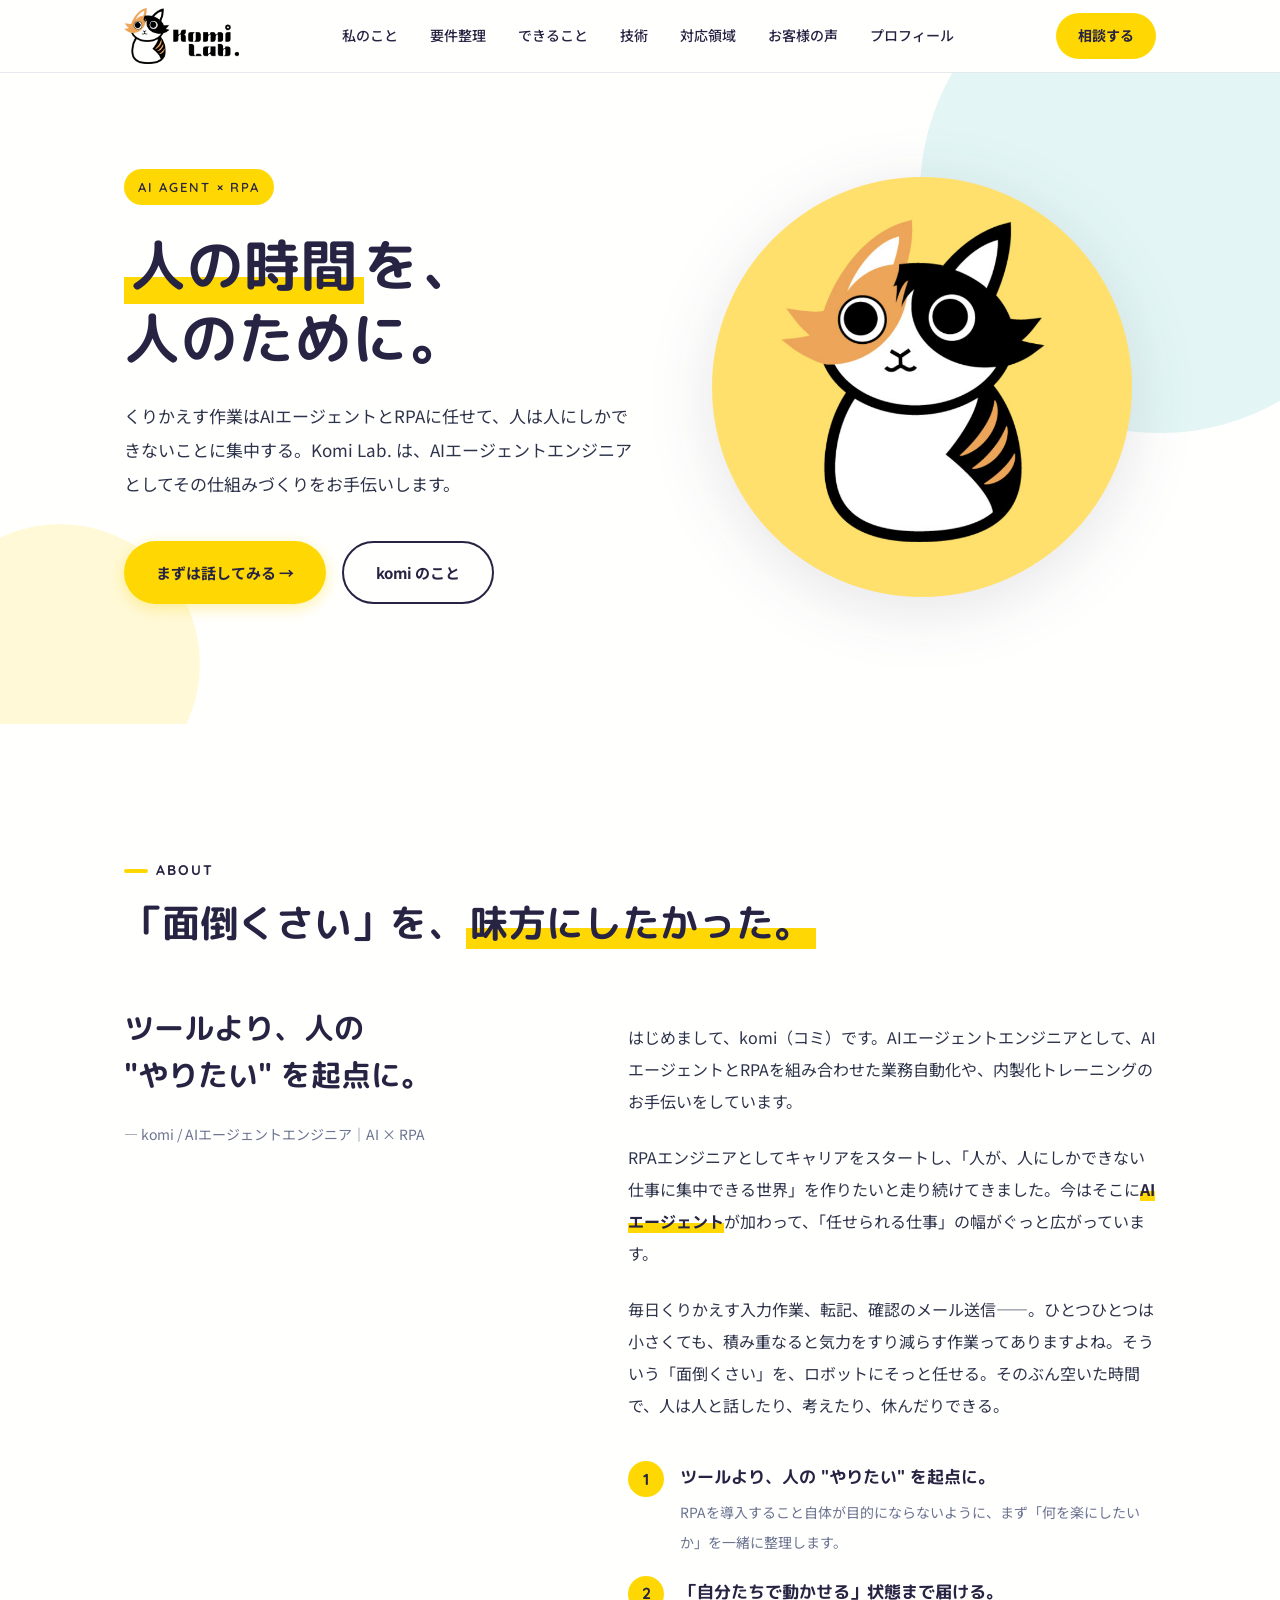
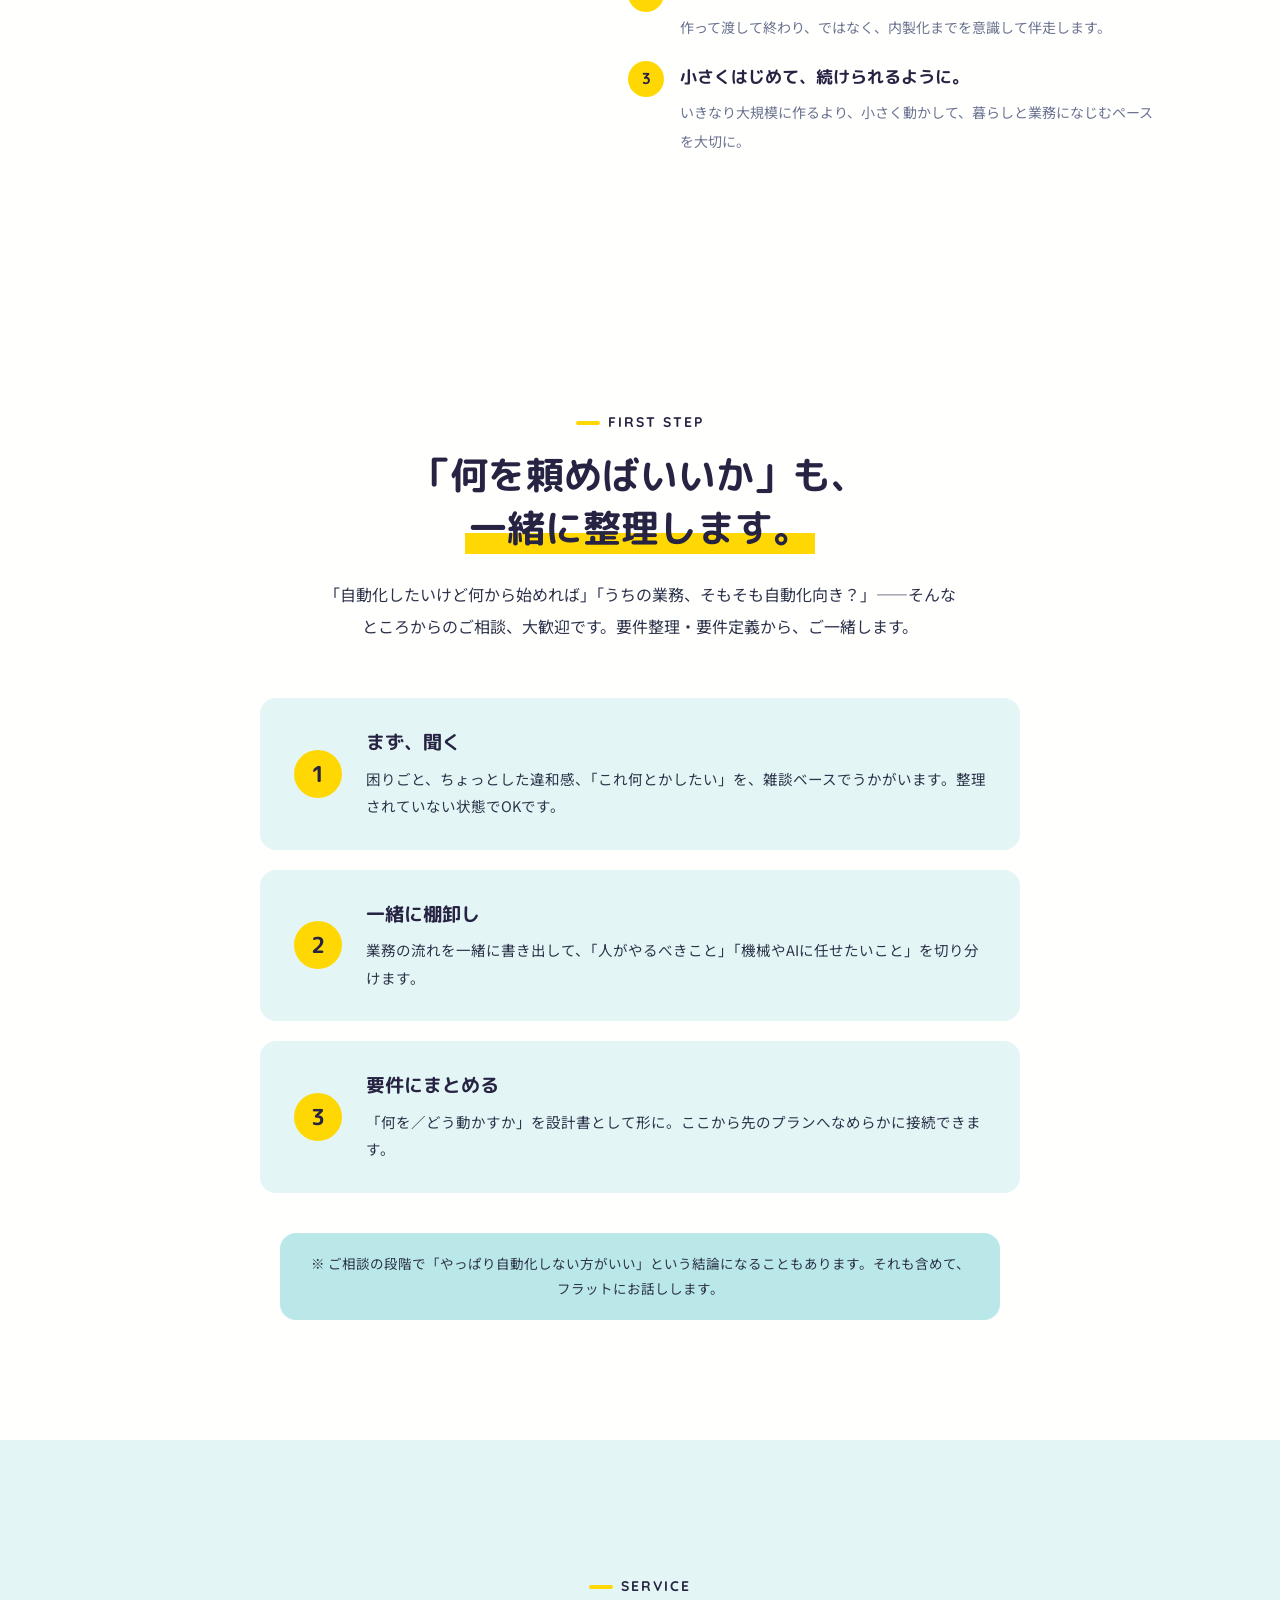
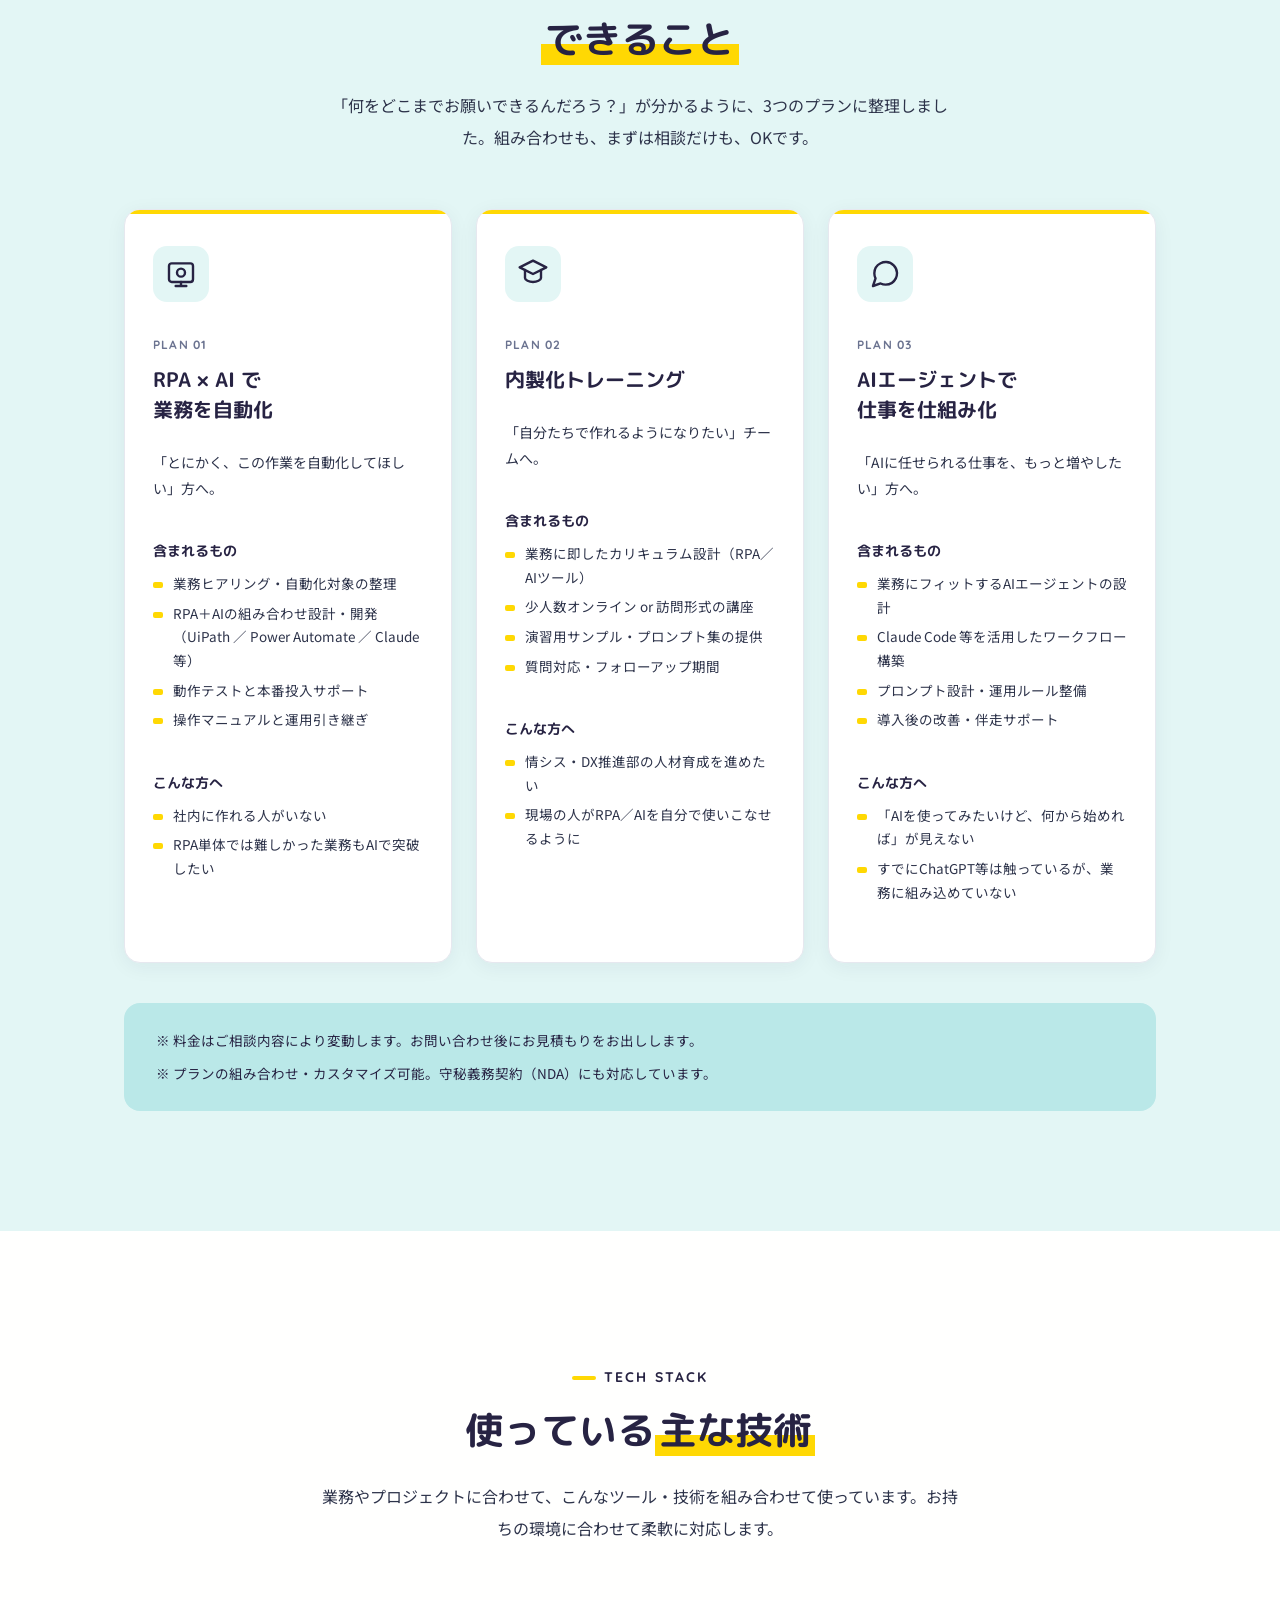
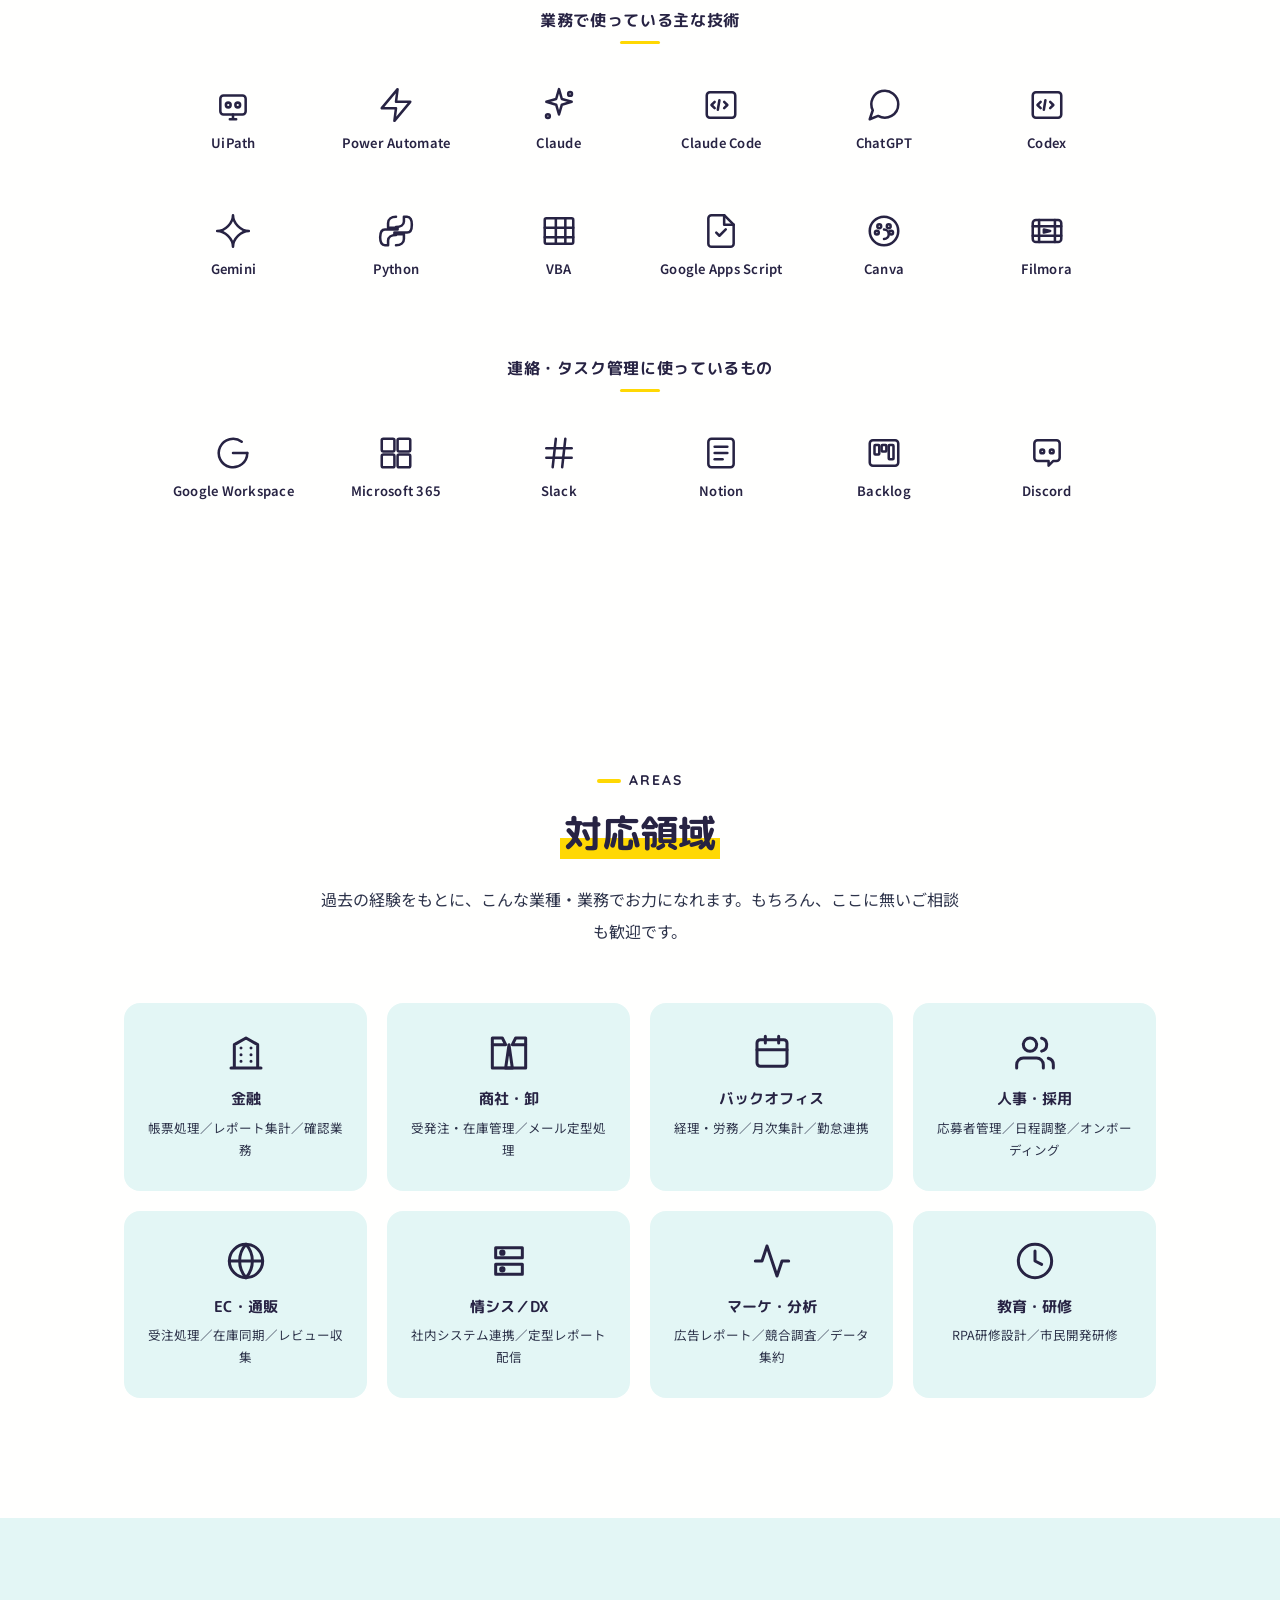
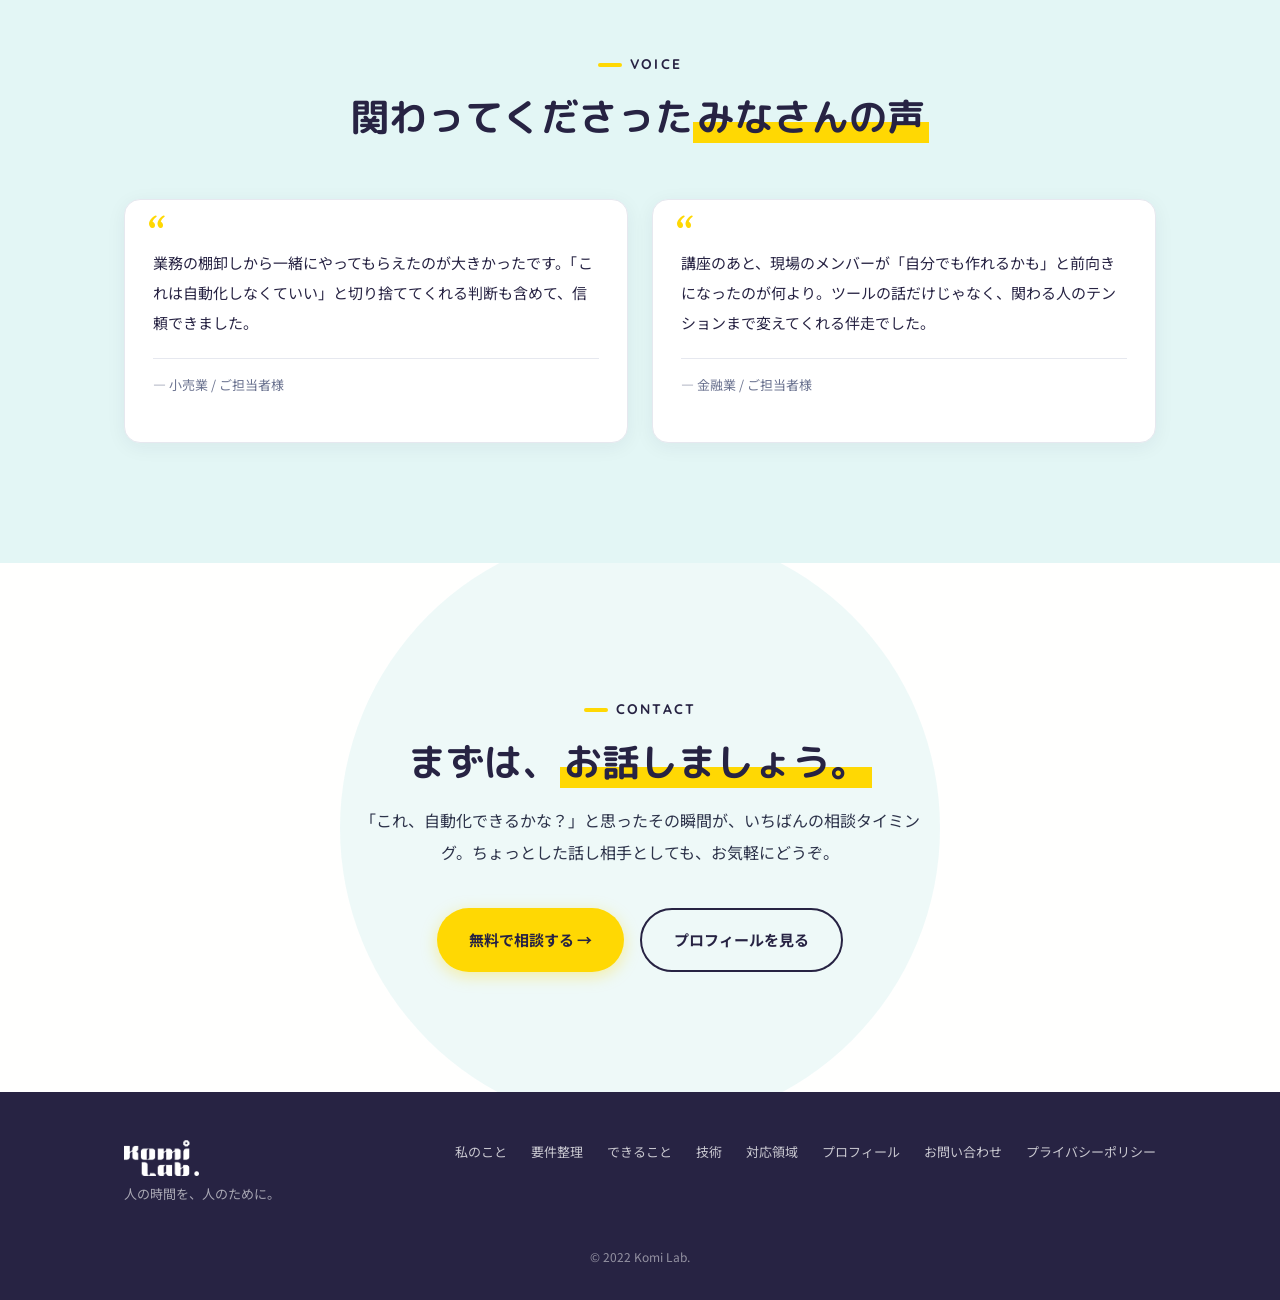
==== index.html @ 4c912921 "mock-v2 の中身をルートに移動（GitHub Pages 対応） - index.html / profile.html / privacy.html をルートへ移動 - assets/css・" ====
<!DOCTYPE html>
<html lang="ja">
<head>
<meta charset="UTF-8">
<meta name="viewport" content="width=device-width, initial-scale=1.0">
<title>Komi Lab. — 人の時間を、人のために。</title>
<meta name="description" content="AIエージェントとRPAで、人にしかできない仕事に集中できる毎日を。Komi Lab.（コミラボ）は、AIエージェント構築・RPA開発代行・内製化トレーニングを提供しています。">
<link rel="preconnect" href="https://fonts.googleapis.com">
<link rel="preconnect" href="https://fonts.gstatic.com" crossorigin>
<link href="https://fonts.googleapis.com/css2?family=Noto+Sans+JP:wght@400;500;700&family=M+PLUS+Rounded+1c:wght@500;700&family=Klee+One:wght@400;600&family=Quicksand:wght@500;600;700&display=swap" rel="stylesheet">
<link rel="stylesheet" href="assets/css/style.css?v=20260730a">
</head>
<body>

<header class="header">
  <div class="header__inner">
    <a href="#" class="header__logo header__logo--img" aria-label="Komi Lab.">
      <img src="assets/img/KomiLab-logo透過.png" alt="Komi Lab.">
    </a>
    <nav class="header__nav" id="globalNav">
      <a href="#about">私のこと</a>
      <a href="#prep">要件整理</a>
      <a href="#service">できること</a>
      <a href="#tech">技術</a>
      <a href="#areas">対応領域</a>
      <a href="#voice">お客様の声</a>
      <a href="profile.html">プロフィール</a>
    </nav>
    <a href="#contact" class="header__cta">相談する</a>
    <button class="header__burger" id="burger" aria-label="メニューを開く">
      <span></span><span></span><span></span>
    </button>
  </div>
</header>

<section class="hero">
  <div class="hero__inner">
    <div class="hero__copy fade-in">
      <span class="hero__tag">AI AGENT × RPA</span>
      <h1 class="hero__title"><span class="hero__title-em">人の時間</span>を、<br>人のために。</h1>
      <p class="hero__lead">
        くりかえす作業はAIエージェントとRPAに任せて、人は人にしかできないことに集中する。Komi Lab. は、AIエージェントエンジニアとしてその仕組みづくりをお手伝いします。
      </p>
      <div class="hero__ctas">
        <a href="#contact" class="btn btn--primary">まずは話してみる →</a>
        <a href="#about" class="btn btn--ghost">komi のこと</a>
      </div>
    </div>
    <div class="hero__visual fade-in">
      <img class="hero__avatar hero__avatar--img" src="assets/img/komi-cat.png" alt="Komi Lab. キャラクター" loading="eager">
      <!-- フォールバックSVG（画像が無い場合に表示） -->
      <svg class="hero__avatar hero__avatar--svg" viewBox="0 0 420 420" xmlns="http://www.w3.org/2000/svg" style="display:none;">
        <defs>
          <linearGradient id="bgGradV2" x1="0" y1="0" x2="1" y2="1">
            <stop offset="0%" stop-color="#e3f6f5"/>
            <stop offset="100%" stop-color="#bae8e8"/>
          </linearGradient>
        </defs>
        <circle cx="210" cy="210" r="200" fill="url(#bgGradV2)"/>
        <!-- 装飾ドット -->
        <circle cx="80" cy="120" r="6" fill="#ffd803"/>
        <circle cx="340" cy="100" r="5" fill="#272343" opacity="0.6"/>
        <circle cx="360" cy="300" r="5" fill="#ffd803"/>
        <circle cx="60" cy="310" r="4" fill="#272343" opacity="0.5"/>
        <!-- 髪 -->
        <path d="M 130 175 Q 130 110 210 105 Q 290 110 290 175 L 290 200 Q 290 185 270 180 L 150 180 Q 130 185 130 200 Z" fill="#272343"/>
        <!-- 顔 -->
        <ellipse cx="210" cy="200" rx="68" ry="78" fill="#fce3c2"/>
        <!-- 前髪 -->
        <path d="M 145 175 Q 175 145 210 150 Q 245 145 275 175 Q 270 165 250 160 Q 230 168 210 168 Q 190 168 170 160 Q 150 165 145 175 Z" fill="#272343"/>
        <!-- 目 -->
        <circle cx="188" cy="205" r="4" fill="#272343"/>
        <circle cx="232" cy="205" r="4" fill="#272343"/>
        <!-- ほっぺ -->
        <circle cx="175" cy="225" r="8" fill="#ffd803" opacity="0.55"/>
        <circle cx="245" cy="225" r="8" fill="#ffd803" opacity="0.55"/>
        <!-- 口 -->
        <path d="M 200 240 Q 210 248 220 240" stroke="#272343" stroke-width="2.5" fill="none" stroke-linecap="round"/>
        <!-- 体（黄色シャツ） -->
        <path d="M 130 320 Q 130 290 165 280 L 255 280 Q 290 290 290 320 L 290 360 L 130 360 Z" fill="#ffd803"/>
        <!-- 襟 -->
        <path d="M 195 280 L 210 300 L 225 280 Z" fill="#fce3c2"/>
        <!-- 歯車（左下） -->
        <g transform="translate(80, 260)" opacity="0.85">
          <circle r="22" fill="none" stroke="#272343" stroke-width="2.5"/>
          <circle r="6" fill="#272343"/>
          <g stroke="#272343" stroke-width="2.5" stroke-linecap="round">
            <line x1="0" y1="-22" x2="0" y2="-30"/>
            <line x1="0" y1="22" x2="0" y2="30"/>
            <line x1="-22" y1="0" x2="-30" y2="0"/>
            <line x1="22" y1="0" x2="30" y2="0"/>
          </g>
        </g>
        <!-- 小さい黄色ドット -->
        <g transform="translate(345, 220)" opacity="0.9">
          <circle r="14" fill="#ffd803"/>
          <circle r="4" fill="#272343"/>
        </g>
      </svg>
    </div>
  </div>
</section>

<section class="section" id="about">
  <div class="container">
    <p class="section__label fade-in">About</p>
    <h2 class="section__title fade-in">
      「面倒くさい」を、<span class="section__title-accent">味方にしたかった。</span>
    </h2>
    <div class="about__grid">
      <div class="about__heading-wrap fade-in">
        <p class="about__heading">
          ツールより、人の<br>"やりたい" を起点に。
        </p>
        <p style="color: var(--text-sub); font-size: 14px;">— komi / AIエージェントエンジニア｜AI × RPA</p>
      </div>
      <div class="about__body fade-in">
        <p class="about__lead">
          はじめまして、komi（コミ）です。AIエージェントエンジニアとして、AIエージェントとRPAを組み合わせた業務自動化や、内製化トレーニングのお手伝いをしています。
        </p>
        <p class="about__lead">
          RPAエンジニアとしてキャリアをスタートし、「人が、人にしかできない仕事に集中できる世界」を作りたいと走り続けてきました。今はそこに<strong>AIエージェント</strong>が加わって、「任せられる仕事」の幅がぐっと広がっています。
        </p>
        <p class="about__lead">
          毎日くりかえす入力作業、転記、確認のメール送信——。ひとつひとつは小さくても、積み重なると気力をすり減らす作業ってありますよね。そういう「面倒くさい」を、ロボットにそっと任せる。そのぶん空いた時間で、人は人と話したり、考えたり、休んだりできる。
        </p>

        <ul class="about__values">
          <li>
            <span class="about__values-num">1</span>
            <div class="about__values-text">
              <strong>ツールより、人の "やりたい" を起点に。</strong>
              <span>RPAを導入すること自体が目的にならないように、まず「何を楽にしたいか」を一緒に整理します。</span>
            </div>
          </li>
          <li>
            <span class="about__values-num">2</span>
            <div class="about__values-text">
              <strong>「自分たちで動かせる」状態まで届ける。</strong>
              <span>作って渡して終わり、ではなく、内製化までを意識して伴走します。</span>
            </div>
          </li>
          <li>
            <span class="about__values-num">3</span>
            <div class="about__values-text">
              <strong>小さくはじめて、続けられるように。</strong>
              <span>いきなり大規模に作るより、小さく動かして、暮らしと業務になじむペースを大切に。</span>
            </div>
          </li>
        </ul>
      </div>
    </div>
  </div>
</section>

<!-- ====== Prep / 要件整理 ====== -->
<section class="section prep" id="prep">
  <div class="container">
    <p class="section__label fade-in" style="text-align:center; justify-content:center; display:flex;">First Step</p>
    <h2 class="section__title section__title--center fade-in">
      「何を頼めばいいか」も、<br><span class="section__title-accent">一緒に整理します。</span>
    </h2>
    <p class="service__lead fade-in">
      「自動化したいけど何から始めれば」「うちの業務、そもそも自動化向き？」——そんなところからのご相談、大歓迎です。要件整理・要件定義から、ご一緒します。
    </p>

    <ul class="prep-steps">
      <li class="prep-step fade-in">
        <div class="prep-step__badge">1</div>
        <div class="prep-step__body">
          <h3 class="prep-step__title">まず、聞く</h3>
          <p class="prep-step__desc">困りごと、ちょっとした違和感、「これ何とかしたい」を、雑談ベースでうかがいます。整理されていない状態でOKです。</p>
        </div>
      </li>
      <li class="prep-step fade-in">
        <div class="prep-step__badge">2</div>
        <div class="prep-step__body">
          <h3 class="prep-step__title">一緒に棚卸し</h3>
          <p class="prep-step__desc">業務の流れを一緒に書き出して、「人がやるべきこと」「機械やAIに任せたいこと」を切り分けます。</p>
        </div>
      </li>
      <li class="prep-step fade-in">
        <div class="prep-step__badge">3</div>
        <div class="prep-step__body">
          <h3 class="prep-step__title">要件にまとめる</h3>
          <p class="prep-step__desc">「何を／どう動かすか」を設計書として形に。ここから先のプランへなめらかに接続できます。</p>
        </div>
      </li>
    </ul>

    <p class="prep__note fade-in">
      ※ ご相談の段階で「やっぱり自動化しない方がいい」という結論になることもあります。それも含めて、フラットにお話しします。
    </p>
  </div>
</section>

<section class="section section--soft" id="service">
  <div class="container">
    <p class="section__label fade-in" style="text-align:center; justify-content:center; display:flex;">Service</p>
    <h2 class="section__title section__title--center fade-in">
      <span class="section__title-accent">できること</span>
    </h2>
    <p class="service__lead fade-in">
      「何をどこまでお願いできるんだろう？」が分かるように、3つのプランに整理しました。組み合わせも、まずは相談だけも、OKです。
    </p>

    <div class="service__cards">
      <div class="service-card fade-in">
        <svg class="service-card__icon" viewBox="0 0 24 24" fill="none" stroke="currentColor" stroke-width="1.8" stroke-linecap="round" stroke-linejoin="round">
          <rect x="3" y="4" width="18" height="14" rx="2"/>
          <path d="M8 21h8M12 18v3"/>
          <circle cx="12" cy="11" r="3"/>
        </svg>
        <p class="service-card__label">PLAN 01</p>
        <h3 class="service-card__title">RPA × AI で<br>業務を自動化</h3>
        <p class="service-card__catch">「とにかく、この作業を自動化してほしい」方へ。</p>
        <p class="service-card__list-title">含まれるもの</p>
        <ul class="service-card__list">
          <li>業務ヒアリング・自動化対象の整理</li>
          <li>RPA＋AIの組み合わせ設計・開発（UiPath ／ Power Automate ／ Claude 等）</li>
          <li>動作テストと本番投入サポート</li>
          <li>操作マニュアルと運用引き継ぎ</li>
        </ul>
        <p class="service-card__list-title">こんな方へ</p>
        <ul class="service-card__list">
          <li>社内に作れる人がいない</li>
          <li>RPA単体では難しかった業務もAIで突破したい</li>
        </ul>
      </div>

      <div class="service-card fade-in">
        <svg class="service-card__icon" viewBox="0 0 24 24" fill="none" stroke="currentColor" stroke-width="1.8" stroke-linecap="round" stroke-linejoin="round">
          <path d="M2 7l10-5 10 5-10 5L2 7z"/>
          <path d="M6 9v6c0 1.5 3 3 6 3s6-1.5 6-3V9"/>
        </svg>
        <p class="service-card__label">PLAN 02</p>
        <h3 class="service-card__title">内製化トレーニング</h3>
        <p class="service-card__catch">「自分たちで作れるようになりたい」チームへ。</p>
        <p class="service-card__list-title">含まれるもの</p>
        <ul class="service-card__list">
          <li>業務に即したカリキュラム設計（RPA／AIツール）</li>
          <li>少人数オンライン or 訪問形式の講座</li>
          <li>演習用サンプル・プロンプト集の提供</li>
          <li>質問対応・フォローアップ期間</li>
        </ul>
        <p class="service-card__list-title">こんな方へ</p>
        <ul class="service-card__list">
          <li>情シス・DX推進部の人材育成を進めたい</li>
          <li>現場の人がRPA／AIを自分で使いこなせるように</li>
        </ul>
      </div>

      <div class="service-card fade-in">
        <svg class="service-card__icon" viewBox="0 0 24 24" fill="none" stroke="currentColor" stroke-width="1.8" stroke-linecap="round" stroke-linejoin="round">
          <path d="M21 11.5a8.38 8.38 0 0 1-.9 3.8 8.5 8.5 0 0 1-7.6 4.7 8.38 8.38 0 0 1-3.8-.9L3 21l1.9-5.7a8.38 8.38 0 0 1-.9-3.8 8.5 8.5 0 0 1 4.7-7.6 8.38 8.38 0 0 1 3.8-.9h.5a8.48 8.48 0 0 1 8 8v.5z"/>
        </svg>
        <p class="service-card__label">PLAN 03</p>
        <h3 class="service-card__title">AIエージェントで<br>仕事を仕組み化</h3>
        <p class="service-card__catch">「AIに任せられる仕事を、もっと増やしたい」方へ。</p>
        <p class="service-card__list-title">含まれるもの</p>
        <ul class="service-card__list">
          <li>業務にフィットするAIエージェントの設計</li>
          <li>Claude Code 等を活用したワークフロー構築</li>
          <li>プロンプト設計・運用ルール整備</li>
          <li>導入後の改善・伴走サポート</li>
        </ul>
        <p class="service-card__list-title">こんな方へ</p>
        <ul class="service-card__list">
          <li>「AIを使ってみたいけど、何から始めれば」が見えない</li>
          <li>すでにChatGPT等は触っているが、業務に組み込めていない</li>
        </ul>
      </div>
    </div>

    <div class="service__note fade-in">
      <p style="margin:0 0 6px;">※ 料金はご相談内容により変動します。お問い合わせ後にお見積もりをお出しします。</p>
      <p style="margin:0;">※ プランの組み合わせ・カスタマイズ可能。守秘義務契約（NDA）にも対応しています。</p>
    </div>
  </div>
</section>

<!-- ====== Tech Stack ====== -->
<section class="section" id="tech">
  <div class="container">
    <p class="section__label fade-in" style="text-align:center; justify-content:center; display:flex;">Tech Stack</p>
    <h2 class="section__title section__title--center fade-in">
      使っている<span class="section__title-accent">主な技術</span>
    </h2>
    <p class="service__lead fade-in">
      業務やプロジェクトに合わせて、こんなツール・技術を組み合わせて使っています。お持ちの環境に合わせて柔軟に対応します。
    </p>

    <div class="logo-wall-group">
      <h3 class="logo-wall-group__title">業務で使っている主な技術</h3>
      <div class="logo-wall fade-in">
      <div class="logo-wall__item">
        <svg class="logo-wall__icon" viewBox="0 0 24 24" fill="none" stroke="currentColor" stroke-width="1.6" stroke-linecap="round" stroke-linejoin="round"><rect x="4" y="6" width="16" height="12" rx="2"/><circle cx="9" cy="12" r="1.5"/><circle cx="15" cy="12" r="1.5"/><path d="M12 18v3M10 21h4"/></svg>
        <span class="logo-wall__name">UiPath</span>
      </div>
      <div class="logo-wall__item">
        <svg class="logo-wall__icon" viewBox="0 0 24 24" fill="none" stroke="currentColor" stroke-width="1.6" stroke-linecap="round" stroke-linejoin="round"><polygon points="13 2 3 14 12 14 11 22 21 10 12 10 13 2"/></svg>
        <span class="logo-wall__name">Power Automate</span>
      </div>
      <div class="logo-wall__item">
        <svg class="logo-wall__icon" viewBox="0 0 24 24" fill="none" stroke="currentColor" stroke-width="1.6" stroke-linecap="round" stroke-linejoin="round"><path d="M12 2l1.8 6.2L20 10l-6.2 1.8L12 18l-1.8-6.2L4 10l6.2-1.8z"/><circle cx="19" cy="5" r="1.2"/><circle cx="5" cy="19" r="1.2"/></svg>
        <span class="logo-wall__name">Claude</span>
      </div>
      <div class="logo-wall__item">
        <svg class="logo-wall__icon" viewBox="0 0 24 24" fill="none" stroke="currentColor" stroke-width="1.6" stroke-linecap="round" stroke-linejoin="round"><rect x="3" y="4" width="18" height="16" rx="2"/><polyline points="8 10 6 12 8 14"/><polyline points="14 10 16 12 14 14"/><line x1="11" y1="9" x2="10" y2="15"/></svg>
        <span class="logo-wall__name">Claude Code</span>
      </div>
      <div class="logo-wall__item">
        <svg class="logo-wall__icon" viewBox="0 0 24 24" fill="none" stroke="currentColor" stroke-width="1.6" stroke-linecap="round" stroke-linejoin="round"><path d="M21 11.5a8.5 8.5 0 0 1-12.7 7.4L3 21l1.9-5.7A8.5 8.5 0 1 1 21 11.5z"/></svg>
        <span class="logo-wall__name">ChatGPT</span>
      </div>
      <div class="logo-wall__item">
        <svg class="logo-wall__icon" viewBox="0 0 24 24" fill="none" stroke="currentColor" stroke-width="1.6" stroke-linecap="round" stroke-linejoin="round"><rect x="3" y="4" width="18" height="16" rx="2"/><polyline points="8 10 6 12 8 14"/><polyline points="14 10 16 12 14 14"/><line x1="11" y1="9" x2="10" y2="15"/></svg>
        <span class="logo-wall__name">Codex</span>
      </div>
      <div class="logo-wall__item">
        <svg class="logo-wall__icon" viewBox="0 0 24 24" fill="none" stroke="currentColor" stroke-width="1.6" stroke-linecap="round" stroke-linejoin="round"><path d="M12 2c0 5 5 10 10 10-5 0-10 5-10 10 0-5-5-10-10-10 5 0 10-5 10-10z"/></svg>
        <span class="logo-wall__name">Gemini</span>
      </div>
      <div class="logo-wall__item">
        <svg class="logo-wall__icon" viewBox="0 0 24 24" fill="none" stroke="currentColor" stroke-width="1.6" stroke-linecap="round" stroke-linejoin="round"><path d="M12 3c-3 0-5 1.5-5 4v3h6v1H5c-2 0-3 2-3 5s1 5 3 5h2v-3c0-2 2-3.5 5-3.5"/><path d="M12 21c3 0 5-1.5 5-4v-3h-6v-1h8c2 0 3-2 3-5s-1-5-3-5h-2v3c0 2-2 3.5-5 3.5"/></svg>
        <span class="logo-wall__name">Python</span>
      </div>
<div class="logo-wall__item">
        <svg class="logo-wall__icon" viewBox="0 0 24 24" fill="none" stroke="currentColor" stroke-width="1.6" stroke-linecap="round" stroke-linejoin="round"><rect x="3" y="4" width="18" height="16" rx="1"/><path d="M3 10h18M3 16h18M10 4v16M16 4v16"/></svg>
        <span class="logo-wall__name">VBA</span>
      </div>
      <div class="logo-wall__item">
        <svg class="logo-wall__icon" viewBox="0 0 24 24" fill="none" stroke="currentColor" stroke-width="1.6" stroke-linecap="round" stroke-linejoin="round"><path d="M14 2H6a2 2 0 0 0-2 2v16a2 2 0 0 0 2 2h12a2 2 0 0 0 2-2V8z"/><polyline points="14 2 14 8 20 8"/><polyline points="9 13 11 15 15 11"/></svg>
        <span class="logo-wall__name">Google Apps Script</span>
      </div>
      <div class="logo-wall__item">
        <svg class="logo-wall__icon" viewBox="0 0 24 24" fill="none" stroke="currentColor" stroke-width="1.6" stroke-linecap="round" stroke-linejoin="round"><circle cx="12" cy="12" r="9"/><circle cx="9" cy="9" r="1.2"/><circle cx="15" cy="9" r="1.2"/><circle cx="16.5" cy="13" r="1.2"/><circle cx="7.5" cy="13" r="1.2"/><path d="M12 17a3 3 0 0 0 0-6"/></svg>
        <span class="logo-wall__name">Canva</span>
      </div>
      <div class="logo-wall__item">
        <svg class="logo-wall__icon" viewBox="0 0 24 24" fill="none" stroke="currentColor" stroke-width="1.6" stroke-linecap="round" stroke-linejoin="round"><rect x="3" y="5" width="18" height="14" rx="2"/><path d="M3 9h18M3 15h18M7 5v14M17 5v14"/><polygon points="10 11 14 12 10 13" fill="currentColor"/></svg>
        <span class="logo-wall__name">Filmora</span>
      </div>
      </div>
    </div>

    <div class="logo-wall-group">
      <h3 class="logo-wall-group__title">連絡・タスク管理に使っているもの</h3>
      <div class="logo-wall fade-in">
      <div class="logo-wall__item">
        <svg class="logo-wall__icon" viewBox="0 0 24 24" fill="none" stroke="currentColor" stroke-width="1.6" stroke-linecap="round" stroke-linejoin="round"><path d="M21 12a9 9 0 1 1-3.5-7.1"/><path d="M12 12h9"/></svg>
        <span class="logo-wall__name">Google Workspace</span>
      </div>
      <div class="logo-wall__item">
        <svg class="logo-wall__icon" viewBox="0 0 24 24" fill="none" stroke="currentColor" stroke-width="1.6" stroke-linecap="round" stroke-linejoin="round"><rect x="3" y="3" width="8" height="8" rx="1"/><rect x="13" y="3" width="8" height="8" rx="1"/><rect x="3" y="13" width="8" height="8" rx="1"/><rect x="13" y="13" width="8" height="8" rx="1"/></svg>
        <span class="logo-wall__name">Microsoft 365</span>
      </div>
      <div class="logo-wall__item">
        <svg class="logo-wall__icon" viewBox="0 0 24 24" fill="none" stroke="currentColor" stroke-width="1.6" stroke-linecap="round" stroke-linejoin="round"><line x1="4" y1="9" x2="20" y2="9"/><line x1="4" y1="15" x2="20" y2="15"/><line x1="10" y1="3" x2="8" y2="21"/><line x1="16" y1="3" x2="14" y2="21"/></svg>
        <span class="logo-wall__name">Slack</span>
      </div>
      <div class="logo-wall__item">
        <svg class="logo-wall__icon" viewBox="0 0 24 24" fill="none" stroke="currentColor" stroke-width="1.6" stroke-linecap="round" stroke-linejoin="round"><rect x="4" y="3" width="16" height="18" rx="2"/><line x1="8" y1="8" x2="16" y2="8"/><line x1="8" y1="12" x2="16" y2="12"/><line x1="8" y1="16" x2="13" y2="16"/></svg>
        <span class="logo-wall__name">Notion</span>
      </div>
      <div class="logo-wall__item">
        <svg class="logo-wall__icon" viewBox="0 0 24 24" fill="none" stroke="currentColor" stroke-width="1.6" stroke-linecap="round" stroke-linejoin="round"><rect x="3" y="4" width="18" height="16" rx="2"/><rect x="6" y="7" width="3" height="6" rx="0.5"/><rect x="10.5" y="7" width="3" height="4" rx="0.5"/><rect x="15" y="7" width="3" height="9" rx="0.5"/></svg>
        <span class="logo-wall__name">Backlog</span>
      </div>
      <div class="logo-wall__item">
        <svg class="logo-wall__icon" viewBox="0 0 24 24" fill="none" stroke="currentColor" stroke-width="1.6" stroke-linecap="round" stroke-linejoin="round"><path d="M4 6c0-1.1.9-2 2-2h12a2 2 0 0 1 2 2v9a2 2 0 0 1-2 2h-2l-3 3v-3H6a2 2 0 0 1-2-2z"/><circle cx="9" cy="11" r="1.2"/><circle cx="15" cy="11" r="1.2"/></svg>
        <span class="logo-wall__name">Discord</span>
      </div>
      </div>
    </div>
  </div>
</section>

<section class="section" id="areas">
  <div class="container">
    <p class="section__label fade-in" style="text-align:center; justify-content:center; display:flex;">Areas</p>
    <h2 class="section__title section__title--center fade-in">
      <span class="section__title-accent">対応領域</span>
    </h2>
    <p class="service__lead fade-in">
      過去の経験をもとに、こんな業種・業務でお力になれます。もちろん、ここに無いご相談も歓迎です。
    </p>

    <div class="areas__grid">
      <div class="area-item fade-in">
        <svg class="area-item__icon" viewBox="0 0 24 24" fill="none" stroke="currentColor" stroke-width="1.8" stroke-linecap="round" stroke-linejoin="round"><path d="M3 21h18M5 21V7l7-4 7 4v14M9 9h.01M15 9h.01M9 13h.01M15 13h.01M9 17h.01M15 17h.01"/></svg>
        <div class="area-item__name">金融</div>
        <div class="area-item__desc">帳票処理／レポート集計／確認業務</div>
      </div>
      <div class="area-item fade-in">
        <svg class="area-item__icon" viewBox="0 0 24 24" fill="none" stroke="currentColor" stroke-width="1.8" stroke-linecap="round" stroke-linejoin="round"><path d="M2 3h6l2 4H2zM22 3h-6l-2 4h8zM12 7l-2 14h4l-2-14z"/><path d="M2 7v14h20V7"/></svg>
        <div class="area-item__name">商社・卸</div>
        <div class="area-item__desc">受発注・在庫管理／メール定型処理</div>
      </div>
      <div class="area-item fade-in">
        <svg class="area-item__icon" viewBox="0 0 24 24" fill="none" stroke="currentColor" stroke-width="1.8" stroke-linecap="round" stroke-linejoin="round"><rect x="3" y="4" width="18" height="16" rx="2"/><path d="M16 2v4M8 2v4M3 10h18"/></svg>
        <div class="area-item__name">バックオフィス</div>
        <div class="area-item__desc">経理・労務／月次集計／勤怠連携</div>
      </div>
      <div class="area-item fade-in">
        <svg class="area-item__icon" viewBox="0 0 24 24" fill="none" stroke="currentColor" stroke-width="1.8" stroke-linecap="round" stroke-linejoin="round"><path d="M17 21v-2a4 4 0 0 0-4-4H5a4 4 0 0 0-4 4v2"/><circle cx="9" cy="7" r="4"/><path d="M23 21v-2a4 4 0 0 0-3-3.87M16 3.13a4 4 0 0 1 0 7.75"/></svg>
        <div class="area-item__name">人事・採用</div>
        <div class="area-item__desc">応募者管理／日程調整／オンボーディング</div>
      </div>
      <div class="area-item fade-in">
        <svg class="area-item__icon" viewBox="0 0 24 24" fill="none" stroke="currentColor" stroke-width="1.8" stroke-linecap="round" stroke-linejoin="round"><circle cx="12" cy="12" r="10"/><path d="M2 12h20M12 2a15 15 0 0 1 0 20M12 2a15 15 0 0 0 0 20"/></svg>
        <div class="area-item__name">EC・通販</div>
        <div class="area-item__desc">受注処理／在庫同期／レビュー収集</div>
      </div>
      <div class="area-item fade-in">
        <svg class="area-item__icon" viewBox="0 0 24 24" fill="none" stroke="currentColor" stroke-width="1.8" stroke-linecap="round" stroke-linejoin="round"><path d="M4 4h16v6H4zM4 14h16v6H4z"/><circle cx="8" cy="7" r="1"/><circle cx="8" cy="17" r="1"/></svg>
        <div class="area-item__name">情シス／DX</div>
        <div class="area-item__desc">社内システム連携／定型レポート配信</div>
      </div>
      <div class="area-item fade-in">
        <svg class="area-item__icon" viewBox="0 0 24 24" fill="none" stroke="currentColor" stroke-width="1.8" stroke-linecap="round" stroke-linejoin="round"><path d="M22 12h-4l-3 9L9 3l-3 9H2"/></svg>
        <div class="area-item__name">マーケ・分析</div>
        <div class="area-item__desc">広告レポート／競合調査／データ集約</div>
      </div>
      <div class="area-item fade-in">
        <svg class="area-item__icon" viewBox="0 0 24 24" fill="none" stroke="currentColor" stroke-width="1.8" stroke-linecap="round" stroke-linejoin="round"><circle cx="12" cy="12" r="10"/><path d="M12 6v6l4 2"/></svg>
        <div class="area-item__name">教育・研修</div>
        <div class="area-item__desc">RPA研修設計／市民開発研修</div>
      </div>
    </div>
  </div>
</section>

<section class="section section--soft" id="voice">
  <div class="container">
    <p class="section__label fade-in" style="text-align:center; justify-content:center; display:flex;">Voice</p>
    <h2 class="section__title section__title--center fade-in">
      関わってくださった<span class="section__title-accent">みなさんの声</span>
    </h2>

    <div class="voice__list">
      <div class="voice-card fade-in">
        <p class="voice-card__text">
          業務の棚卸しから一緒にやってもらえたのが大きかったです。「これは自動化しなくていい」と切り捨ててくれる判断も含めて、信頼できました。
        </p>
        <p class="voice-card__from">— 小売業 / ご担当者様</p>
      </div>
      <div class="voice-card fade-in">
        <p class="voice-card__text">
          講座のあと、現場のメンバーが「自分でも作れるかも」と前向きになったのが何より。ツールの話だけじゃなく、関わる人のテンションまで変えてくれる伴走でした。
        </p>
        <p class="voice-card__from">— 金融業 / ご担当者様</p>
      </div>
    </div>
  </div>
</section>

<section class="section contact" id="contact">
  <div class="container">
    <p class="section__label fade-in" style="text-align:center; justify-content:center; display:flex;">Contact</p>
    <h2 class="contact__title fade-in">
      まずは、<span class="section__title-accent">お話しましょう。</span>
    </h2>
    <p class="contact__lead fade-in">
      「これ、自動化できるかな？」と思ったその瞬間が、いちばんの相談タイミング。ちょっとした話し相手としても、お気軽にどうぞ。
    </p>
    <div class="contact__ctas fade-in">
      <a href="https://forms.gle/31PYNc57BEaf69FNA" target="_blank" rel="noopener" class="btn btn--primary">無料で相談する →</a>
      <a href="profile.html" class="btn btn--ghost">プロフィールを見る</a>
    </div>
  </div>
</section>

<footer class="footer">
  <div class="footer__inner">
    <div>
      <img src="assets/img/KomiLab-logotype.png" alt="Komi Lab." class="footer__brand-img">
      <div class="footer__tagline">人の時間を、人のために。</div>
    </div>
    <nav class="footer__nav">
      <a href="#about">私のこと</a>
      <a href="#prep">要件整理</a>
      <a href="#service">できること</a>
      <a href="#tech">技術</a>
      <a href="#areas">対応領域</a>
      <a href="profile.html">プロフィール</a>
      <a href="#contact">お問い合わせ</a>
      <a href="privacy.html">プライバシーポリシー</a>
    </nav>
  </div>
  <div class="footer__copyright">© 2022 Komi Lab.</div>
</footer>

<script src="assets/js/main.js"></script>
</body>
</html>
---- assets/css/style.css ----
/* ============================================
   Komi Lab. モック v2
   キーカラー：黄色 (#ffd803)
   見出し：ネイビー (#272343)
   図色：ミント (#e3f6f5 / #bae8e8)
   ============================================ */

:root {
  --bg-base: #fffffe;       /* 背景・白 */
  --bg-soft: #e3f6f5;       /* セクション切替・ミント */
  --bg-soft2: #bae8e8;      /* 図・濃いめミント */
  --heading: #272343;       /* 見出し・ネイビー */
  --text-main: #2d334a;     /* 段落 */
  --text-sub: #6b7390;      /* サブテキスト */
  --accent: #ffd803;        /* キーカラー・黄色 */
  --accent-dark: #f0c800;
  --btn-text: #272343;      /* ボタンテキスト */
  --border-soft: #e6e8ef;
  --white: #ffffff;

  --max-w: 1080px;
  --radius-card: 16px;
  --radius-pill: 999px;
  --shadow-soft: 0 4px 20px rgba(39, 35, 67, 0.06);
  --shadow-hover: 0 10px 30px rgba(39, 35, 67, 0.12);

  --font-body: "Noto Sans JP", -apple-system, BlinkMacSystemFont, "Hiragino Sans", "Yu Gothic", sans-serif;
  --font-heading: "M PLUS Rounded 1c", var(--font-body);
  --font-hand: "Klee One", var(--font-body);
  --font-en: "Quicksand", var(--font-body);
}

*, *::before, *::after { box-sizing: border-box; }
html { scroll-behavior: smooth; }
body {
  margin: 0;
  font-family: var(--font-body);
  color: var(--text-main);
  background: var(--bg-base);
  line-height: 1.85;
  -webkit-font-smoothing: antialiased;
}
img, svg { max-width: 100%; height: auto; display: block; }
a { color: inherit; text-decoration: none; transition: opacity 0.2s ease; }
a:hover { opacity: 0.7; }

/* ============================================
   共通レイアウト
   ============================================ */

.container {
  width: 100%;
  max-width: var(--max-w);
  margin: 0 auto;
  padding: 0 24px;
}

.section { padding: 120px 0; }
.section--soft { background: var(--bg-soft); }

.section__label {
  font-family: var(--font-en);
  font-size: 14px;
  letter-spacing: 0.15em;
  color: var(--heading);
  text-transform: uppercase;
  margin-bottom: 12px;
  font-weight: 700;
  display: inline-flex;
  align-items: center;
  gap: 8px;
}
.section__label::before {
  content: "";
  width: 24px;
  height: 4px;
  background: var(--accent);
  border-radius: 2px;
}

.section__title {
  font-family: var(--font-heading);
  font-size: 38px;
  font-weight: 700;
  line-height: 1.4;
  margin: 0 0 56px;
  color: var(--heading);
}
.section__title--center { text-align: center; }
.section__title-accent {
  background: linear-gradient(transparent 60%, var(--accent) 60%);
  padding: 0 4px;
}

@media (max-width: 640px) {
  .section { padding: 72px 0; }
  .section__title { font-size: 27px; margin-bottom: 36px; }
}

/* ============================================
   ヘッダー
   ============================================ */

.header {
  position: sticky;
  top: 0;
  z-index: 100;
  background: rgba(255, 255, 254, 0.95);
  backdrop-filter: blur(8px);
  border-bottom: 1px solid var(--border-soft);
}
.header__inner {
  display: flex;
  align-items: center;
  justify-content: space-between;
  height: 72px;
  max-width: var(--max-w);
  margin: 0 auto;
  padding: 0 24px;
}
.header__logo {
  font-family: var(--font-heading);
  font-size: 20px;
  font-weight: 700;
  letter-spacing: 0.02em;
  color: var(--heading);
  display: inline-flex;
  align-items: center;
}
.header__logo-dot { color: var(--accent); }
.header__logo--img img {
  height: 56px;
  width: auto;
  display: block;
}
@media (max-width: 640px) {
  .header__logo--img img { height: 44px; }
}
.header__nav { display: flex; gap: 32px; }
.header__nav a {
  font-size: 14px;
  font-weight: 500;
  color: var(--heading);
}
.header__cta {
  display: inline-block;
  padding: 10px 22px;
  background: var(--accent);
  color: var(--btn-text);
  border-radius: var(--radius-pill);
  font-size: 14px;
  font-weight: 700;
  transition: background 0.2s ease, transform 0.2s ease, box-shadow 0.2s ease;
}
.header__cta:hover {
  background: var(--accent-dark);
  opacity: 1;
  transform: translateY(-1px);
  box-shadow: 0 6px 16px rgba(255, 216, 3, 0.4);
}
.header__burger {
  display: none;
  width: 28px; height: 22px;
  background: none; border: none; padding: 0;
  cursor: pointer; position: relative;
}
.header__burger span {
  display: block; width: 100%; height: 2px;
  background: var(--heading);
  position: absolute; left: 0;
}
.header__burger span:nth-child(1) { top: 0; }
.header__burger span:nth-child(2) { top: 10px; }
.header__burger span:nth-child(3) { top: 20px; }

@media (max-width: 880px) {
  .header__nav, .header__cta { display: none; }
  .header__burger { display: block; }
  .header__nav.is-open {
    display: flex !important; flex-direction: column; gap: 20px;
    position: absolute; top: 72px; left: 0; right: 0;
    background: var(--bg-base);
    padding: 32px 24px;
    border-bottom: 1px solid var(--border-soft);
  }
}

/* ============================================
   ヒーロー
   ============================================ */

.hero {
  position: relative;
  padding: 96px 0 120px;
  background: var(--bg-base);
  overflow: hidden;
}
.hero::before {
  content: "";
  position: absolute;
  top: -120px; right: -120px;
  width: 480px; height: 480px;
  background: var(--bg-soft);
  border-radius: 50%;
  z-index: 0;
}
.hero::after {
  content: "";
  position: absolute;
  bottom: -80px; left: -80px;
  width: 280px; height: 280px;
  background: var(--accent);
  border-radius: 50%;
  opacity: 0.15;
  z-index: 0;
}
.hero__inner {
  position: relative;
  z-index: 1;
  display: grid;
  grid-template-columns: 1.1fr 1fr;
  gap: 48px;
  align-items: center;
  max-width: var(--max-w);
  margin: 0 auto;
  padding: 0 24px;
}
.hero__tag {
  display: inline-block;
  font-family: var(--font-en);
  color: var(--heading);
  font-size: 13px;
  font-weight: 600;
  letter-spacing: 0.15em;
  background: var(--accent);
  padding: 6px 14px;
  border-radius: var(--radius-pill);
  margin-bottom: 24px;
}
.hero__title {
  font-family: var(--font-heading);
  font-size: 56px;
  font-weight: 700;
  line-height: 1.3;
  margin: 0 0 24px;
  letter-spacing: 0.02em;
  color: var(--heading);
}
.hero__title-em {
  background: linear-gradient(transparent 65%, var(--accent) 65%);
  padding: 0 6px;
}
.hero__lead {
  font-size: 17px;
  line-height: 2;
  color: var(--text-main);
  margin: 0 0 40px;
}
.hero__ctas { display: flex; gap: 16px; flex-wrap: wrap; }

.btn {
  display: inline-flex;
  align-items: center;
  gap: 8px;
  padding: 16px 32px;
  border-radius: var(--radius-pill);
  font-weight: 700;
  font-size: 15px;
  transition: transform 0.2s ease, box-shadow 0.2s ease, background 0.2s ease;
  border: none;
  cursor: pointer;
}
.btn--primary {
  background: var(--accent);
  color: var(--btn-text);
  box-shadow: 0 4px 16px rgba(255, 216, 3, 0.35);
}
.btn--primary:hover {
  background: var(--accent-dark);
  opacity: 1;
  transform: translateY(-2px);
  box-shadow: 0 8px 22px rgba(255, 216, 3, 0.5);
}
.btn--ghost {
  background: transparent;
  color: var(--heading);
  border: 2px solid var(--heading);
}
.btn--ghost:hover {
  background: var(--heading);
  color: var(--white);
  opacity: 1;
}

.hero__visual { display: flex; justify-content: center; align-items: center; }
.hero__avatar {
  width: 100%;
  max-width: 420px;
  aspect-ratio: 1;
  filter: drop-shadow(0 12px 32px rgba(39, 35, 67, 0.12));
}

.hero__avatar--img {
  border-radius: 50%;
  object-fit: cover;
}

@media (max-width: 900px) {
  .hero { padding: 64px 0 80px; }
  .hero__inner { grid-template-columns: 1fr; text-align: center; }
  .hero__title { font-size: 38px; }
  .hero__ctas { justify-content: center; }
  .hero__avatar { max-width: 280px; margin: 0 auto; }
}

/* ============================================
   About
   ============================================ */

.about__grid {
  display: grid;
  grid-template-columns: 1fr 1.2fr;
  gap: 64px;
  align-items: start;
}
.about__heading {
  font-family: var(--font-heading);
  font-size: 30px;
  line-height: 1.55;
  font-weight: 700;
  margin: 0 0 24px;
  color: var(--heading);
}
.about__lead {
  font-size: 16px;
  line-height: 2;
  margin-bottom: 24px;
}
.about__lead strong {
  background: linear-gradient(transparent 60%, var(--accent) 60%);
  font-weight: 700;
  color: var(--heading);
}
.about__values {
  list-style: none;
  padding: 0;
  margin: 40px 0 0;
  display: grid;
  gap: 20px;
}
.about__values li {
  display: flex;
  gap: 16px;
  align-items: flex-start;
}
.about__values-num {
  flex-shrink: 0;
  width: 36px; height: 36px;
  border-radius: 50%;
  background: var(--accent);
  color: var(--btn-text);
  font-family: var(--font-en);
  font-weight: 700;
  display: flex; align-items: center; justify-content: center;
  font-size: 16px;
}
.about__values-text strong {
  display: block;
  font-family: var(--font-heading);
  font-size: 17px;
  margin-bottom: 4px;
  color: var(--heading);
}
.about__values-text span {
  font-size: 14px;
  color: var(--text-sub);
  line-height: 1.9;
}

@media (max-width: 900px) {
  .about__grid { grid-template-columns: 1fr; gap: 40px; }
  .about__heading { font-size: 24px; }
}

/* ============================================
   Prep / 要件整理（First Step）
   ============================================ */

.prep-steps {
  list-style: none;
  padding: 0;
  margin: 0;
  display: grid;
  grid-template-columns: 1fr;
  gap: 20px;
  max-width: 760px;
  margin-left: auto;
  margin-right: auto;
}

.prep-step {
  background: var(--bg-soft);
  border-radius: var(--radius-card);
  padding: 28px 32px;
  position: relative;
  border: 2px solid transparent;
  transition: border-color 0.3s ease, transform 0.3s ease;
  display: grid;
  grid-template-columns: auto 1fr;
  gap: 24px;
  align-items: start;
}

.prep-step:hover {
  border-color: var(--accent);
  transform: translateY(-2px);
}

.prep-step__badge {
  width: 48px;
  height: 48px;
  border-radius: 50%;
  background: var(--accent);
  color: var(--heading);
  font-family: var(--font-heading);
  font-size: 22px;
  font-weight: 700;
  display: inline-flex;
  align-items: center;
  justify-content: center;
  line-height: 1;
  flex-shrink: 0;
  align-self: center;
}

.prep-step__body {
  min-width: 0;
}

.prep-step__title {
  font-family: var(--font-heading);
  font-size: 19px;
  font-weight: 700;
  margin: 0 0 8px;
  color: var(--heading);
  line-height: 1.5;
}

.prep-step__desc {
  font-size: 14.5px;
  line-height: 1.9;
  color: var(--text-main);
  margin: 0;
}

.prep__note {
  text-align: center;
  margin: 40px auto 0;
  max-width: 720px;
  font-size: 13.5px;
  color: var(--text-main);
  line-height: 1.9;
  padding: 18px 24px;
  background: var(--bg-soft2);
  border-radius: var(--radius-card);
}

@media (max-width: 640px) {
  .prep-step {
    padding: 22px 20px;
    gap: 16px;
  }
  .prep-step__badge {
    width: 40px;
    height: 40px;
    font-size: 18px;
  }
}

/* ============================================
   Service
   ============================================ */

.service__lead {
  text-align: center;
  font-size: 16px;
  color: var(--text-main);
  margin: -32px auto 56px;
  max-width: 640px;
  line-height: 2;
}
.service__cards {
  display: grid;
  grid-template-columns: repeat(3, 1fr);
  gap: 24px;
}
.service-card {
  background: var(--white);
  border-radius: var(--radius-card);
  padding: 36px 28px;
  box-shadow: var(--shadow-soft);
  border: 1px solid var(--border-soft);
  display: flex;
  flex-direction: column;
  transition: transform 0.3s ease, box-shadow 0.3s ease;
  position: relative;
  overflow: hidden;
}
.service-card::before {
  content: "";
  position: absolute;
  top: 0; left: 0; right: 0;
  height: 4px;
  background: var(--accent);
}
.service-card:hover {
  transform: translateY(-4px);
  box-shadow: var(--shadow-hover);
}
.service-card__icon {
  width: 56px; height: 56px;
  margin-bottom: 20px;
  color: var(--heading);
  background: var(--bg-soft);
  border-radius: 14px;
  padding: 12px;
}
.service-card__label {
  font-family: var(--font-en);
  font-size: 12px;
  letter-spacing: 0.1em;
  color: var(--text-sub);
  font-weight: 700;
  margin-bottom: 8px;
}
.service-card__title {
  font-family: var(--font-heading);
  font-size: 20px;
  font-weight: 700;
  margin: 0 0 12px;
  line-height: 1.5;
  color: var(--heading);
}
.service-card__catch {
  font-size: 14px;
  color: var(--text-main);
  margin-bottom: 20px;
  line-height: 1.85;
}
.service-card__list-title {
  font-family: var(--font-heading);
  font-size: 14px;
  font-weight: 700;
  margin: 16px 0 8px;
  color: var(--heading);
}
.service-card__list {
  list-style: none;
  padding: 0;
  margin: 0 0 16px;
  font-size: 13.5px;
  color: var(--text-main);
}
.service-card__list li {
  position: relative;
  padding-left: 20px;
  margin-bottom: 6px;
  line-height: 1.75;
}
.service-card__list li::before {
  content: "";
  position: absolute;
  left: 0; top: 10px;
  width: 10px; height: 6px;
  background: var(--accent);
  border-radius: 2px;
}

.service__note {
  margin-top: 40px;
  padding: 24px 32px;
  background: var(--bg-soft2);
  border-radius: var(--radius-card);
  font-size: 13.5px;
  color: var(--heading);
  line-height: 2;
}

@media (max-width: 900px) {
  .service__cards { grid-template-columns: 1fr; }
}

/* ============================================
   Tech Stack（ロゴウォール）
   ============================================ */

.logo-wall-group {
  margin-bottom: 56px;
}

.logo-wall-group:last-child {
  margin-bottom: 0;
}

.logo-wall-group__title {
  font-family: var(--font-heading);
  font-size: 16px;
  font-weight: 700;
  color: var(--heading);
  text-align: center;
  margin: 0 auto 28px;
  padding: 6px 18px 8px;
  display: inline-block;
  position: relative;
  letter-spacing: 0.04em;
}

.logo-wall-group__title::after {
  content: "";
  position: absolute;
  left: 50%;
  bottom: 0;
  width: 40px;
  height: 3px;
  background: var(--accent);
  border-radius: 2px;
  transform: translateX(-50%);
}

.logo-wall-group {
  text-align: center;
}

.logo-wall {
  display: grid;
  grid-template-columns: repeat(auto-fit, minmax(130px, 1fr));
  gap: 32px 16px;
  max-width: 960px;
  margin: 0 auto;
  align-items: start;
  justify-items: center;
}

.logo-wall__item {
  display: flex;
  flex-direction: column;
  align-items: center;
  gap: 10px;
  padding: 14px 10px;
  border-radius: 12px;
  transition: transform 0.3s ease, background 0.3s ease;
}

.logo-wall__item:hover {
  transform: translateY(-3px);
  background: var(--bg-soft);
}

.logo-wall__icon {
  width: 38px;
  height: 38px;
  color: var(--heading);
  flex-shrink: 0;
}

.logo-wall__name {
  font-size: 13px;
  font-weight: 600;
  color: var(--heading);
  letter-spacing: 0.02em;
  text-align: center;
  line-height: 1.4;
}

@media (max-width: 640px) {
  .logo-wall {
    grid-template-columns: repeat(3, 1fr);
    gap: 24px 8px;
  }
  .logo-wall__icon { width: 32px; height: 32px; }
  .logo-wall__name { font-size: 12px; }
}

/* ============================================
   対応領域
   ============================================ */

.areas__grid {
  display: grid;
  grid-template-columns: repeat(4, 1fr);
  gap: 20px;
}
.area-item {
  background: var(--bg-soft);
  border: 2px solid transparent;
  border-radius: var(--radius-card);
  padding: 28px 20px;
  text-align: center;
  transition: transform 0.3s ease, background 0.3s ease, border-color 0.3s ease;
}
.area-item:hover {
  transform: translateY(-2px);
  background: var(--bg-soft2);
  border-color: var(--accent);
}
.area-item__icon {
  width: 40px; height: 40px;
  margin: 0 auto 12px;
  color: var(--heading);
}
.area-item__name {
  font-family: var(--font-heading);
  font-size: 15px;
  font-weight: 700;
  margin-bottom: 4px;
  color: var(--heading);
}
.area-item__desc {
  font-size: 12.5px;
  color: var(--text-main);
  line-height: 1.75;
}

@media (max-width: 900px) {
  .areas__grid { grid-template-columns: repeat(2, 1fr); }
}

/* ============================================
   Voice
   ============================================ */

.voice__list {
  display: grid;
  grid-template-columns: repeat(2, 1fr);
  gap: 24px;
}
.voice-card {
  background: var(--white);
  border-radius: var(--radius-card);
  padding: 32px 28px;
  border: 1px solid var(--border-soft);
  position: relative;
  box-shadow: var(--shadow-soft);
}
.voice-card::before {
  content: "“";
  position: absolute;
  top: 8px; left: 20px;
  font-family: var(--font-hand);
  font-size: 64px;
  color: var(--accent);
  line-height: 1;
}
.voice-card__text {
  font-size: 15px;
  line-height: 2;
  margin: 16px 0 20px;
  position: relative;
  z-index: 1;
  color: var(--heading);
}
.voice-card__from {
  font-size: 13px;
  color: var(--text-sub);
  border-top: 1px solid var(--border-soft);
  padding-top: 14px;
}

@media (max-width: 900px) {
  .voice__list { grid-template-columns: 1fr; }
}

/* ============================================
   Contact
   ============================================ */

.contact {
  background: var(--bg-base);
  text-align: center;
  position: relative;
  overflow: hidden;
}
.contact::before {
  content: "";
  position: absolute;
  top: 50%; left: 50%;
  width: 600px; height: 600px;
  background: var(--bg-soft);
  border-radius: 50%;
  transform: translate(-50%, -50%);
  z-index: 0;
  opacity: 0.6;
}
.contact .container { position: relative; z-index: 1; }
.contact__title {
  font-family: var(--font-heading);
  font-size: 38px;
  font-weight: 700;
  margin: 0 0 16px;
  line-height: 1.4;
  color: var(--heading);
}
.contact__lead {
  font-size: 16px;
  color: var(--text-main);
  margin: 0 auto 40px;
  max-width: 560px;
  line-height: 2;
}
.contact__ctas {
  display: flex; gap: 16px;
  justify-content: center; flex-wrap: wrap;
}

@media (max-width: 640px) {
  .contact__title { font-size: 27px; }
}

/* ============================================
   フッター
   ============================================ */

.footer {
  background: var(--heading);
  color: rgba(255, 255, 255, 0.75);
  padding: 48px 0 32px;
}
.footer__inner {
  max-width: var(--max-w);
  margin: 0 auto;
  padding: 0 24px;
  display: flex; flex-wrap: wrap; gap: 32px;
  justify-content: space-between; align-items: flex-start;
}
.footer__brand {
  font-family: var(--font-heading);
  font-size: 20px;
  color: var(--white);
  font-weight: 700;
}
.footer__brand-dot { color: var(--accent); }
.footer__brand-img {
  height: 36px;
  width: auto;
  display: block;
  filter: brightness(0) invert(1);
}
.footer__tagline {
  font-size: 13px;
  margin-top: 6px;
  color: rgba(255, 255, 255, 0.6);
}
.footer__nav {
  display: flex; gap: 24px;
  font-size: 13px;
  flex-wrap: wrap;
}
.footer__copyright {
  margin-top: 40px;
  text-align: center;
  font-size: 12px;
  color: rgba(255, 255, 255, 0.5);
}

/* ============================================
   スクロールアニメーション
   ============================================ */

.fade-in {
  opacity: 0;
  transform: translateY(20px);
  transition: opacity 0.6s ease-out, transform 0.6s ease-out;
}
.fade-in.is-visible {
  opacity: 1;
  transform: translateY(0);
}

/* ============================================
   profile.html
   ============================================ */

.profile-hero {
  padding: 80px 0 56px;
  background: var(--bg-soft);
  text-align: center;
}
.profile-hero__title {
  font-family: var(--font-heading);
  font-size: 36px;
  margin: 0 0 8px;
  color: var(--heading);
}
.profile-hero__sub {
  color: var(--heading);
  font-family: var(--font-en);
  letter-spacing: 0.15em;
  font-weight: 700;
}
.profile-body {
  max-width: 720px;
  margin: 0 auto;
  padding: 80px 24px;
}
.profile-body h2 {
  font-family: var(--font-heading);
  font-size: 24px;
  margin: 48px 0 16px;
  color: var(--heading);
  padding-left: 12px;
  border-left: 4px solid var(--accent);
}
.profile-body ul { padding-left: 20px; }
.profile-body li { margin-bottom: 8px; }
.back-link {
  display: inline-block;
  margin-top: 48px;
  color: var(--heading);
  font-weight: 700;
  border-bottom: 2px solid var(--accent);
  padding-bottom: 2px;
}
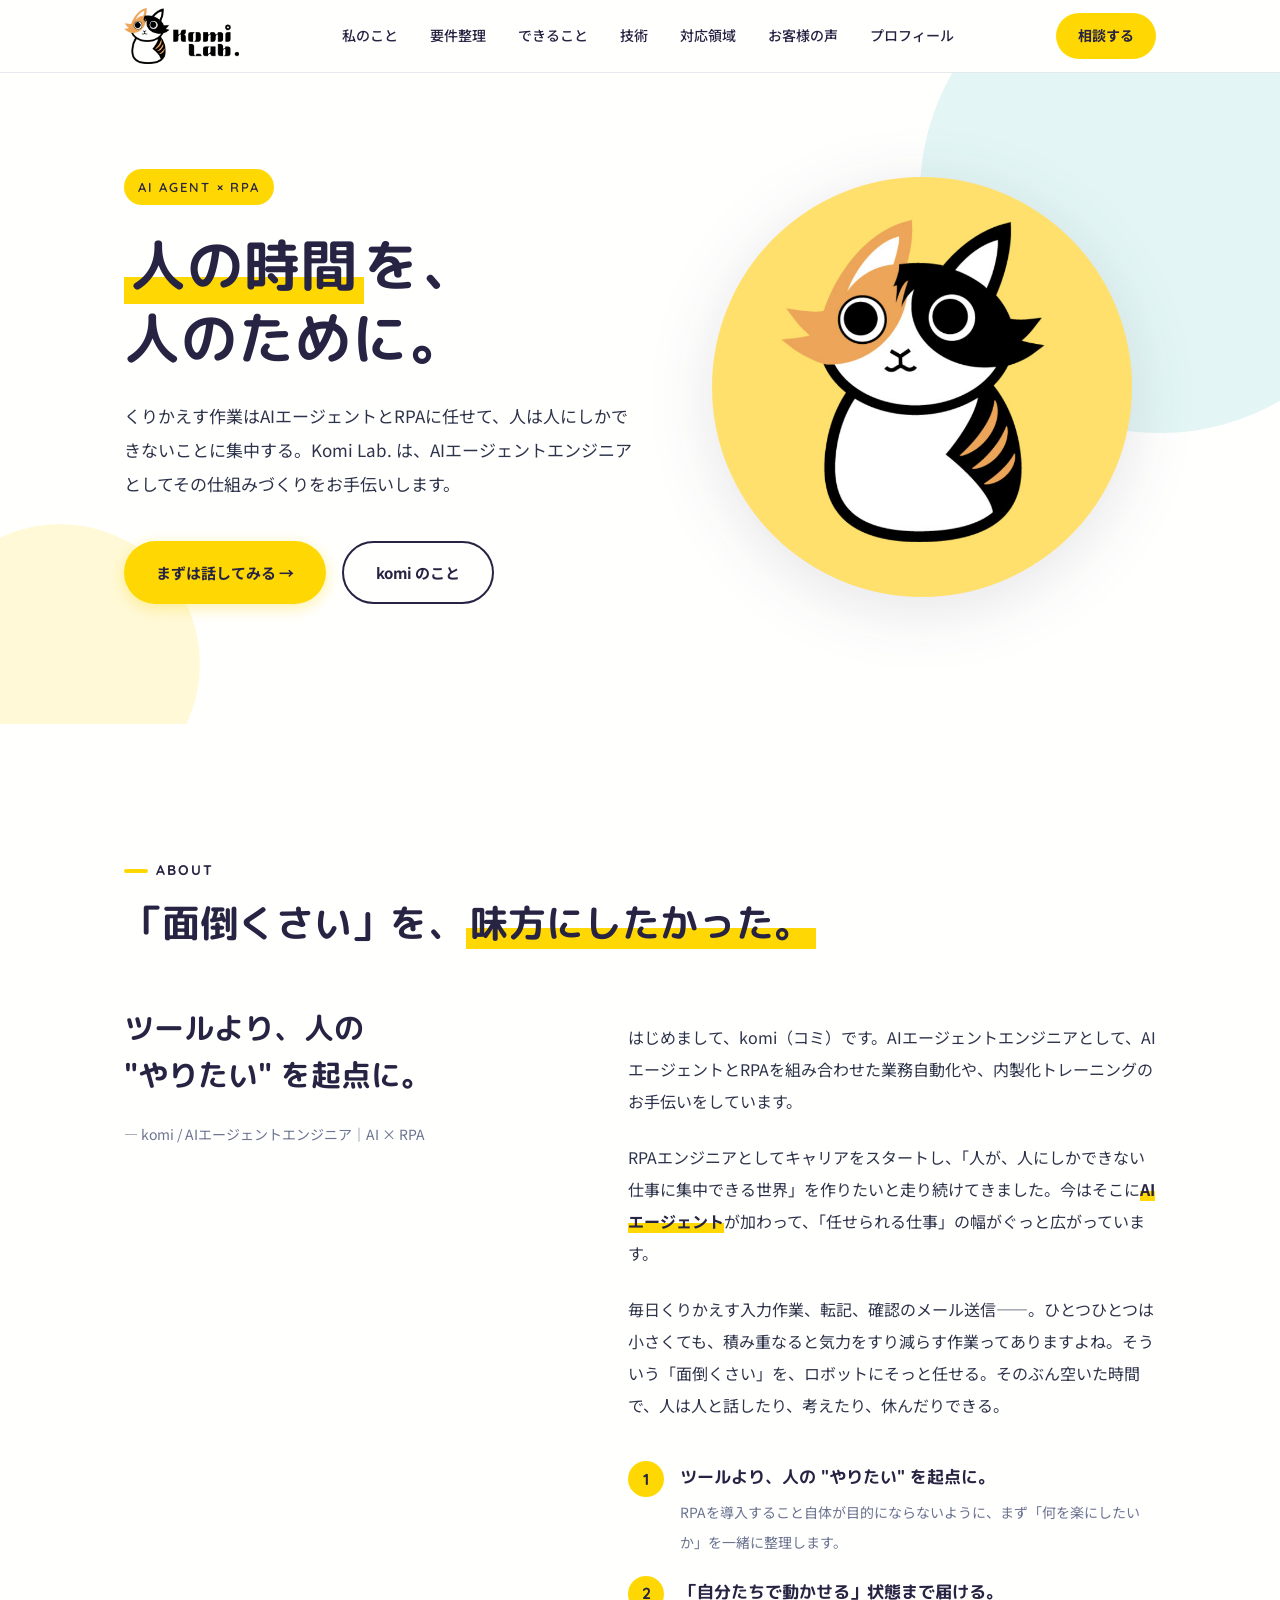
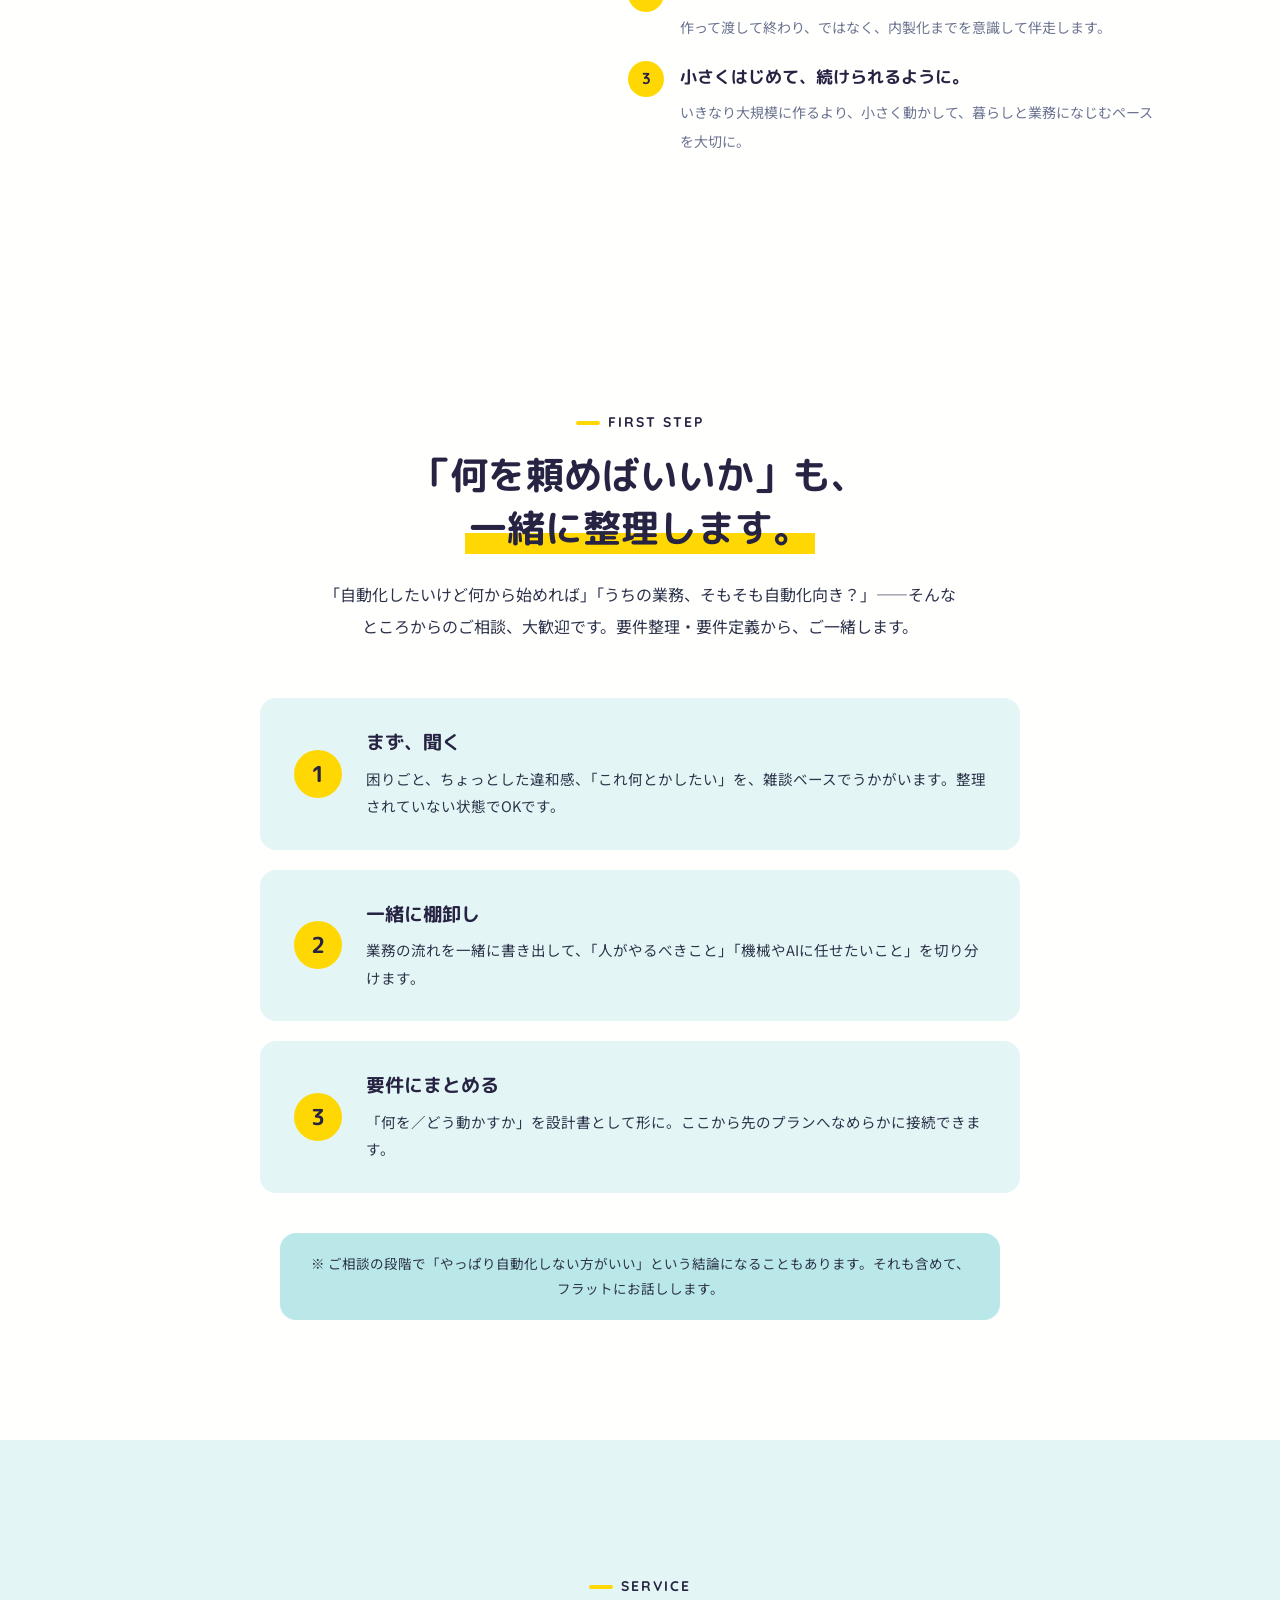
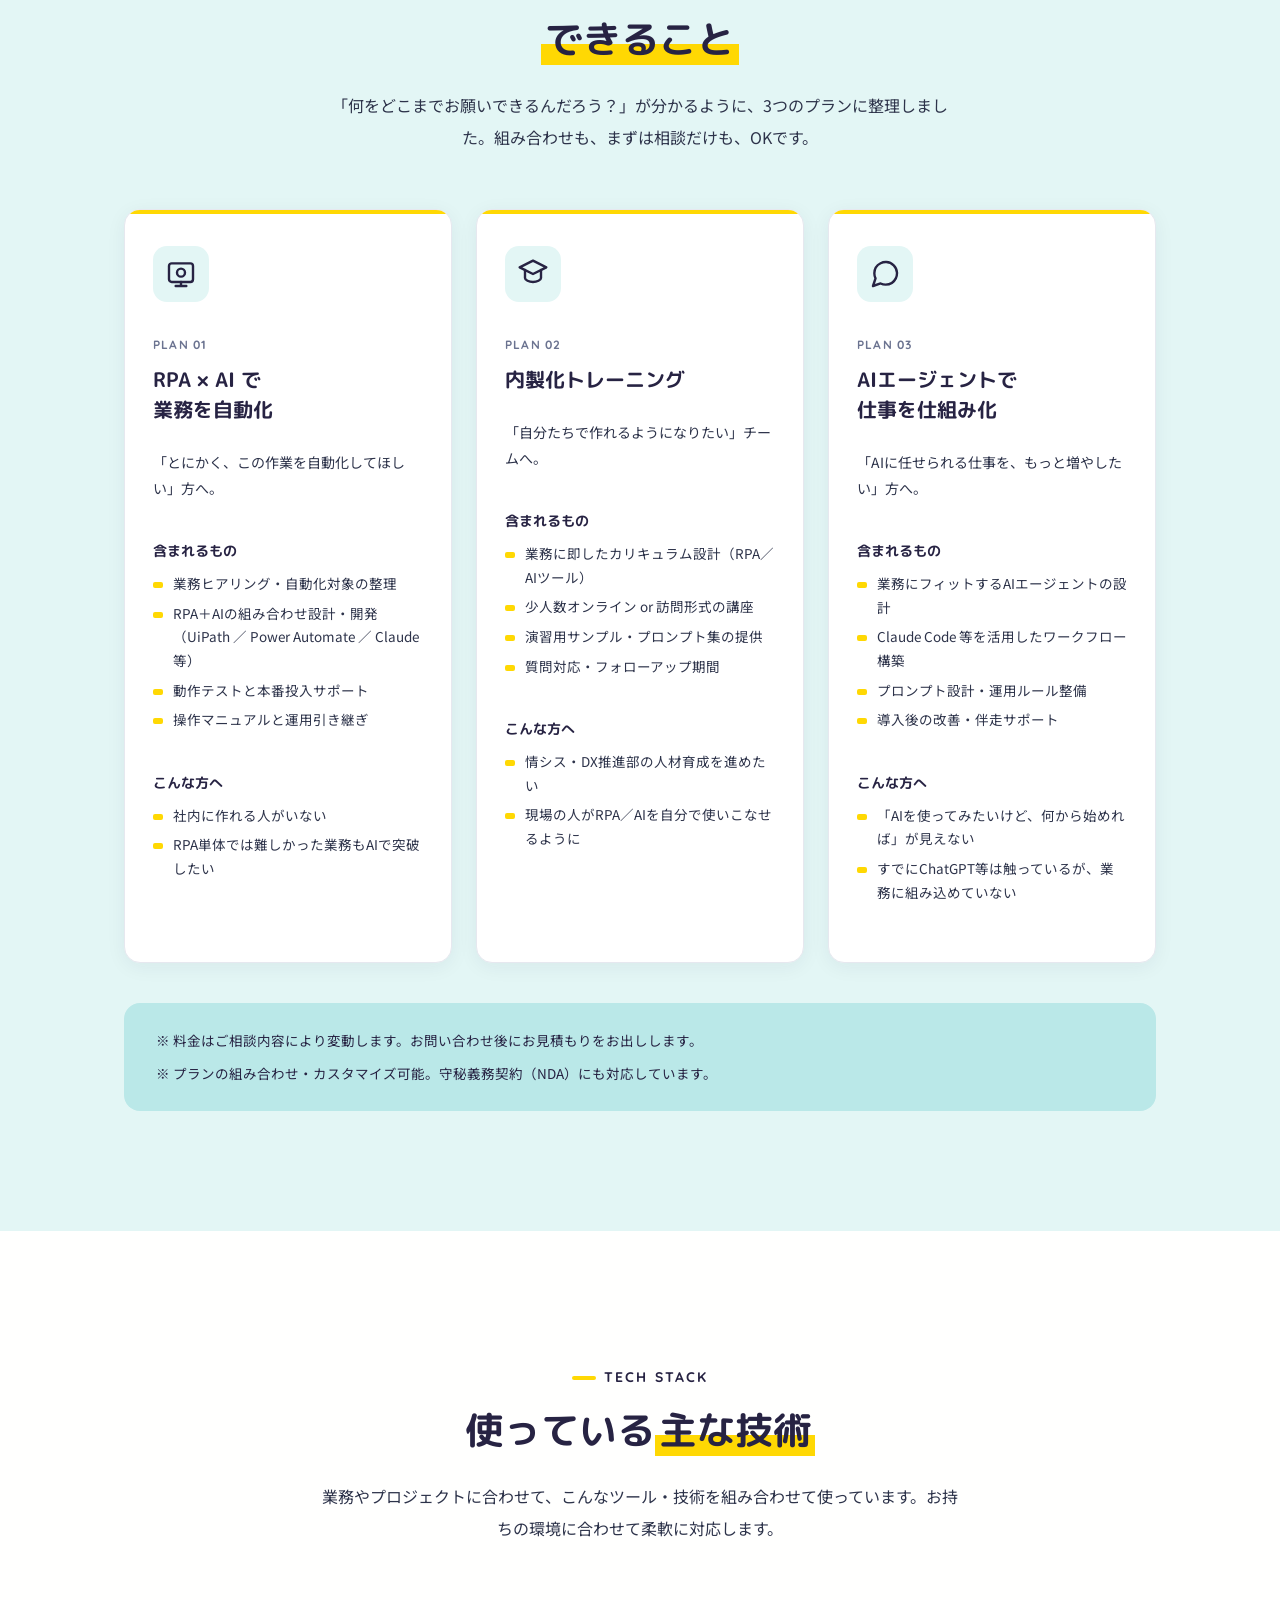
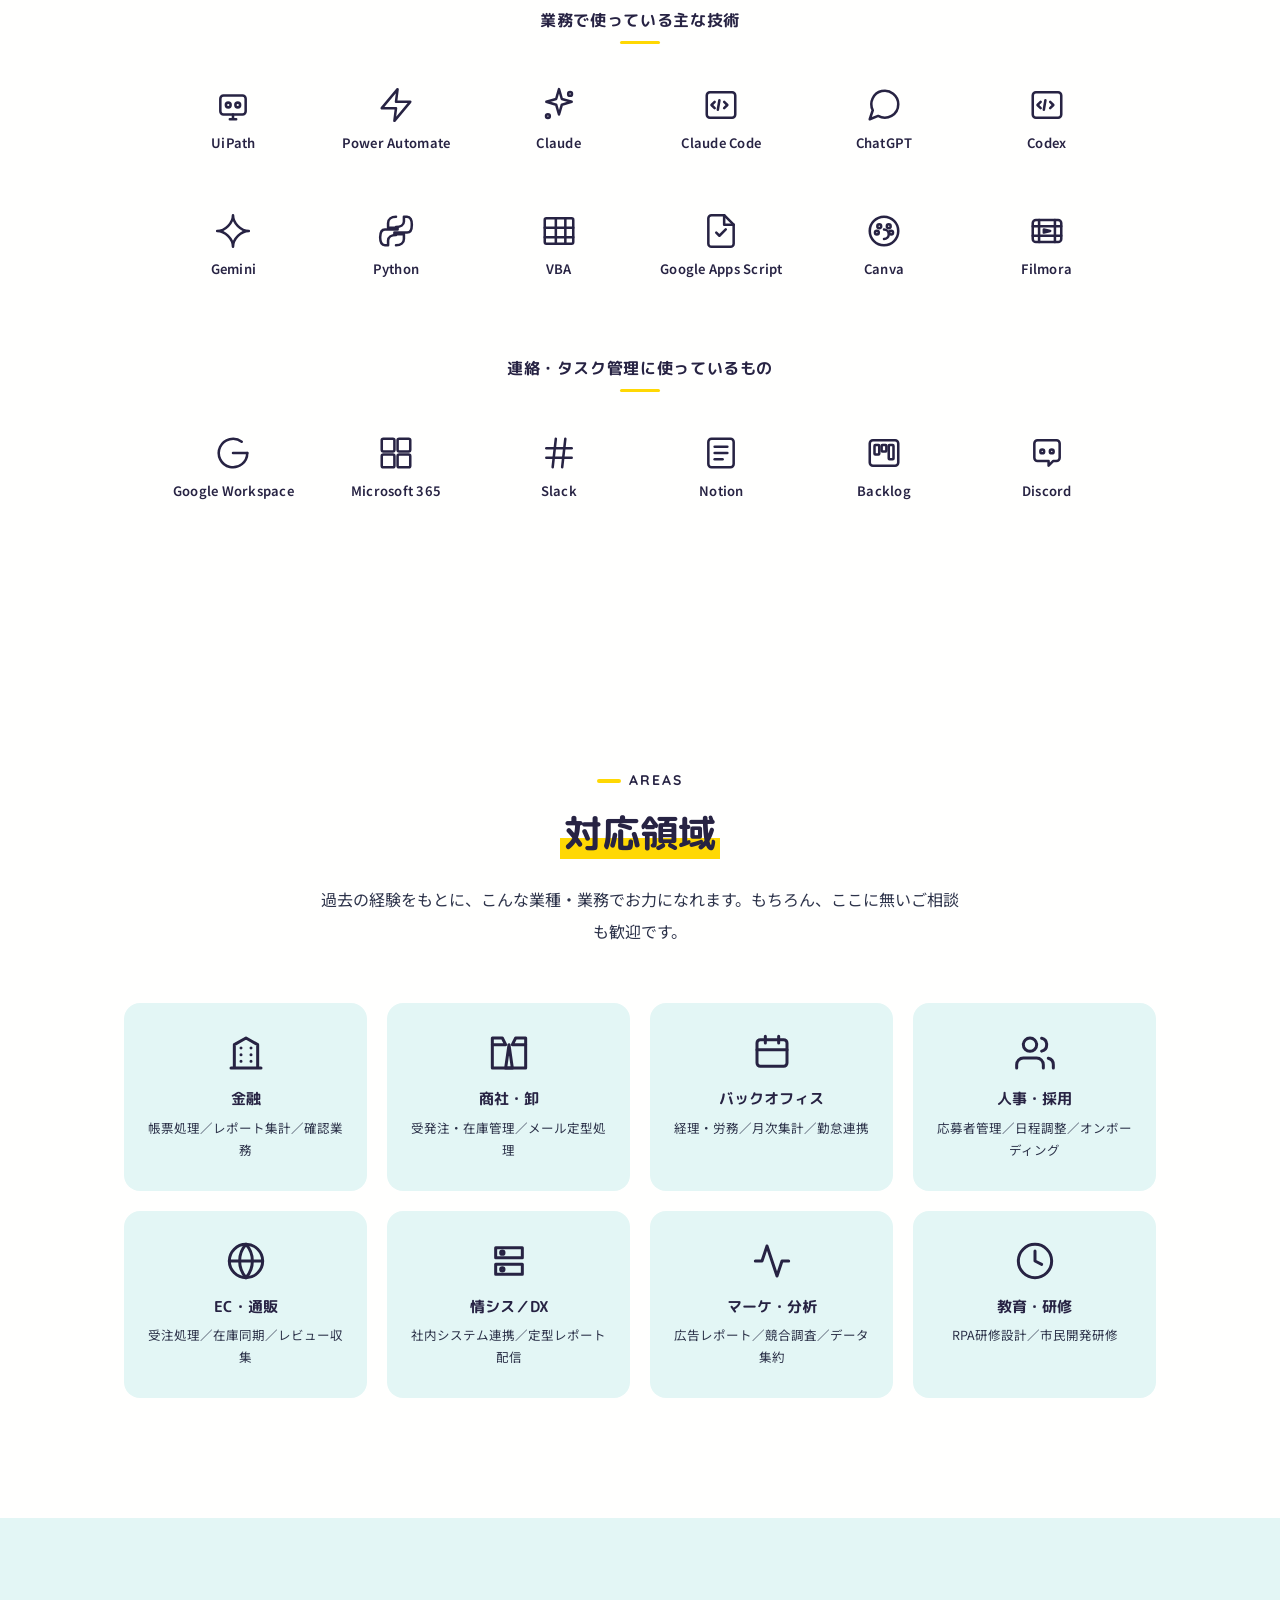
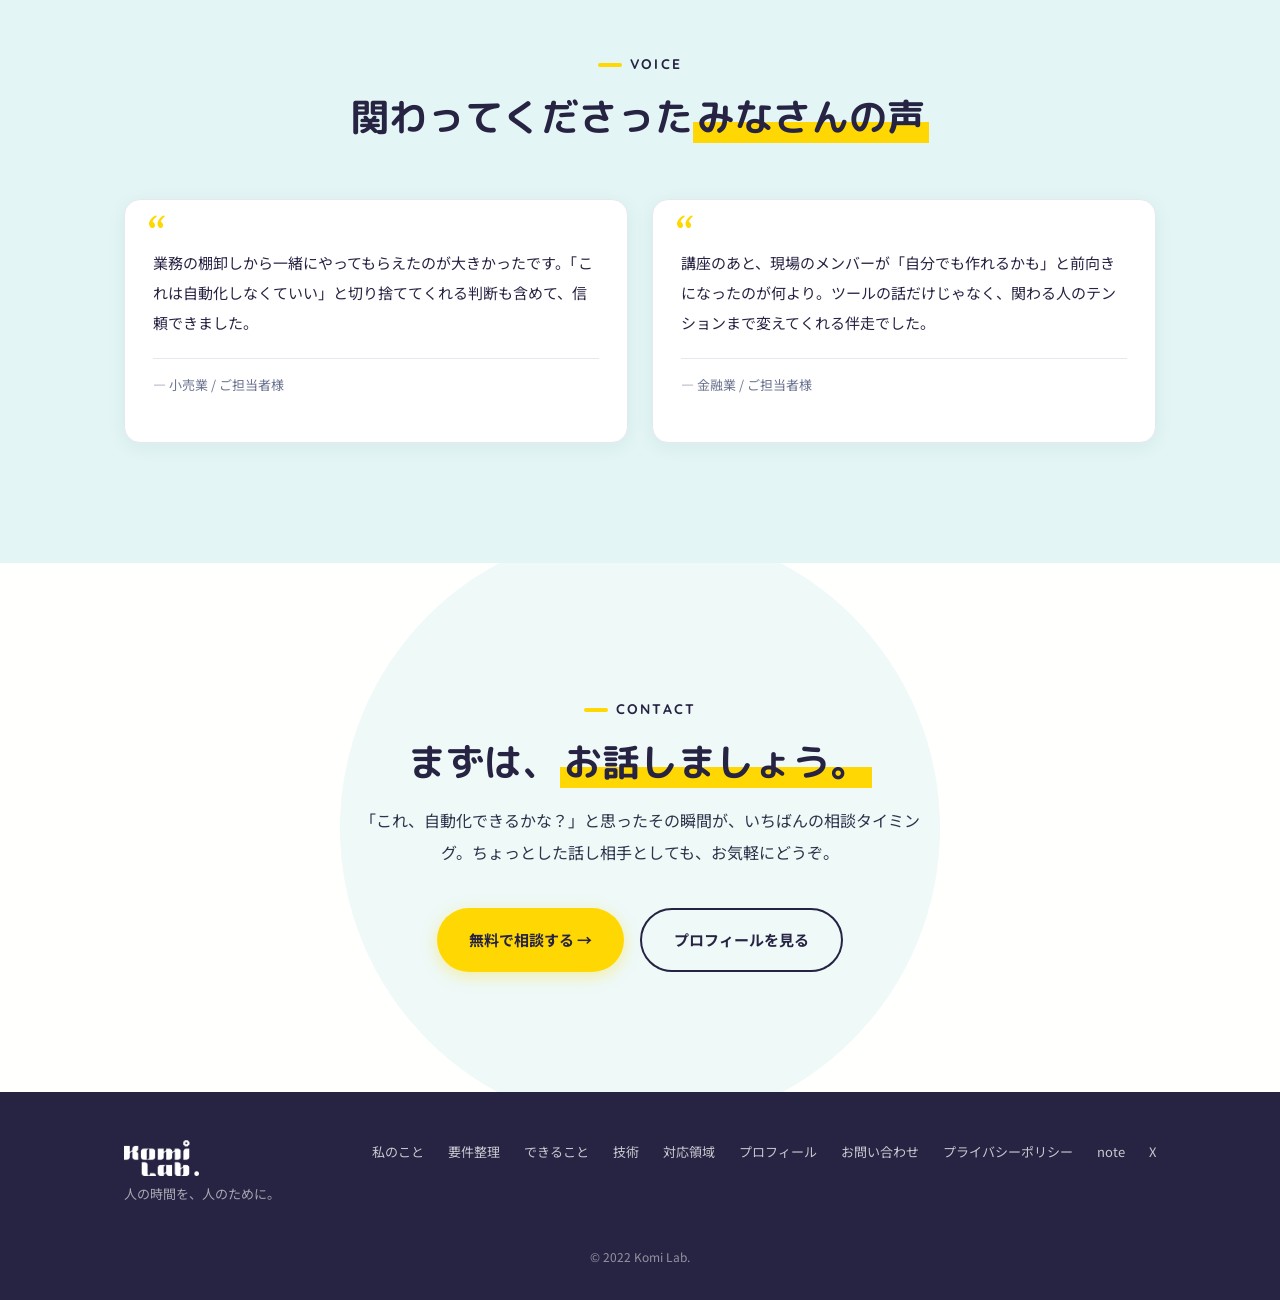
==== commit 0e49b146: "サイトマップと robots.txt を追加し、title とフッターのリンクを整える Co-Authored-By: Claude Opus 5.5 <noreply@anthropic.com>" ====
--- a/index.html
+++ b/index.html
@@ -3,8 +3,12 @@
 <head>
 <meta charset="UTF-8">
 <meta name="viewport" content="width=device-width, initial-scale=1.0">
-<title>Komi Lab. — 人の時間を、人のために。</title>
+<title>Komi Lab.（コミラボ）｜AIエージェント・RPA開発と内製化支援</title>
 <meta name="description" content="AIエージェントとRPAで、人にしかできない仕事に集中できる毎日を。Komi Lab.（コミラボ）は、AIエージェント構築・RPA開発代行・内製化トレーニングを提供しています。">
+<link rel="icon" href="favicon.ico" sizes="48x48">
+<link rel="icon" type="image/png" href="assets/img/favicon-32x32.png" sizes="32x32">
+<link rel="icon" type="image/png" href="assets/img/favicon-16x16.png" sizes="16x16">
+<link rel="apple-touch-icon" href="assets/img/apple-touch-icon.png">
 <link rel="preconnect" href="https://fonts.googleapis.com">
 <link rel="preconnect" href="https://fonts.gstatic.com" crossorigin>
 <link href="https://fonts.googleapis.com/css2?family=Noto+Sans+JP:wght@400;500;700&family=M+PLUS+Rounded+1c:wght@500;700&family=Klee+One:wght@400;600&family=Quicksand:wght@500;600;700&display=swap" rel="stylesheet">
@@ -47,7 +51,11 @@
       </div>
     </div>
     <div class="hero__visual fade-in">
-      <img class="hero__avatar hero__avatar--img" src="assets/img/komi-cat.png" alt="Komi Lab. キャラクター" loading="eager">
+      <!-- 自動再生させるため muted と playsinline が必須（スマホのブラウザは音ありの自動再生を止める） -->
+      <!-- 動画は猫の画像で始まり猫の画像で終わる。読み込み前も同じ猫の画像を出して、見た目の切れ目をなくす -->
+      <video class="hero__avatar hero__avatar--img" src="assets/video/komilab-hero-square-beat.mp4?v=20261009a" poster="assets/img/komi-cat.png" autoplay muted loop playsinline preload="auto" aria-label="Komi Lab. のロゴと「人の時間を、人のために。」の紹介動画">
+        <img src="assets/img/komi-cat.png" alt="Komi Lab. キャラクター">
+      </video>
       <!-- フォールバックSVG（画像が無い場合に表示） -->
       <svg class="hero__avatar hero__avatar--svg" viewBox="0 0 420 420" xmlns="http://www.w3.org/2000/svg" style="display:none;">
         <defs>
@@ -486,6 +494,8 @@
       <a href="profile.html">プロフィール</a>
       <a href="#contact">お問い合わせ</a>
       <a href="privacy.html">プライバシーポリシー</a>
+      <a href="https://note.com/komilab" target="_blank" rel="noopener">note</a>
+      <a href="https://x.com/Komi_Lab" target="_blank" rel="noopener">X</a>
     </nav>
   </div>
   <div class="footer__copyright">© 2022 Komi Lab.</div>
